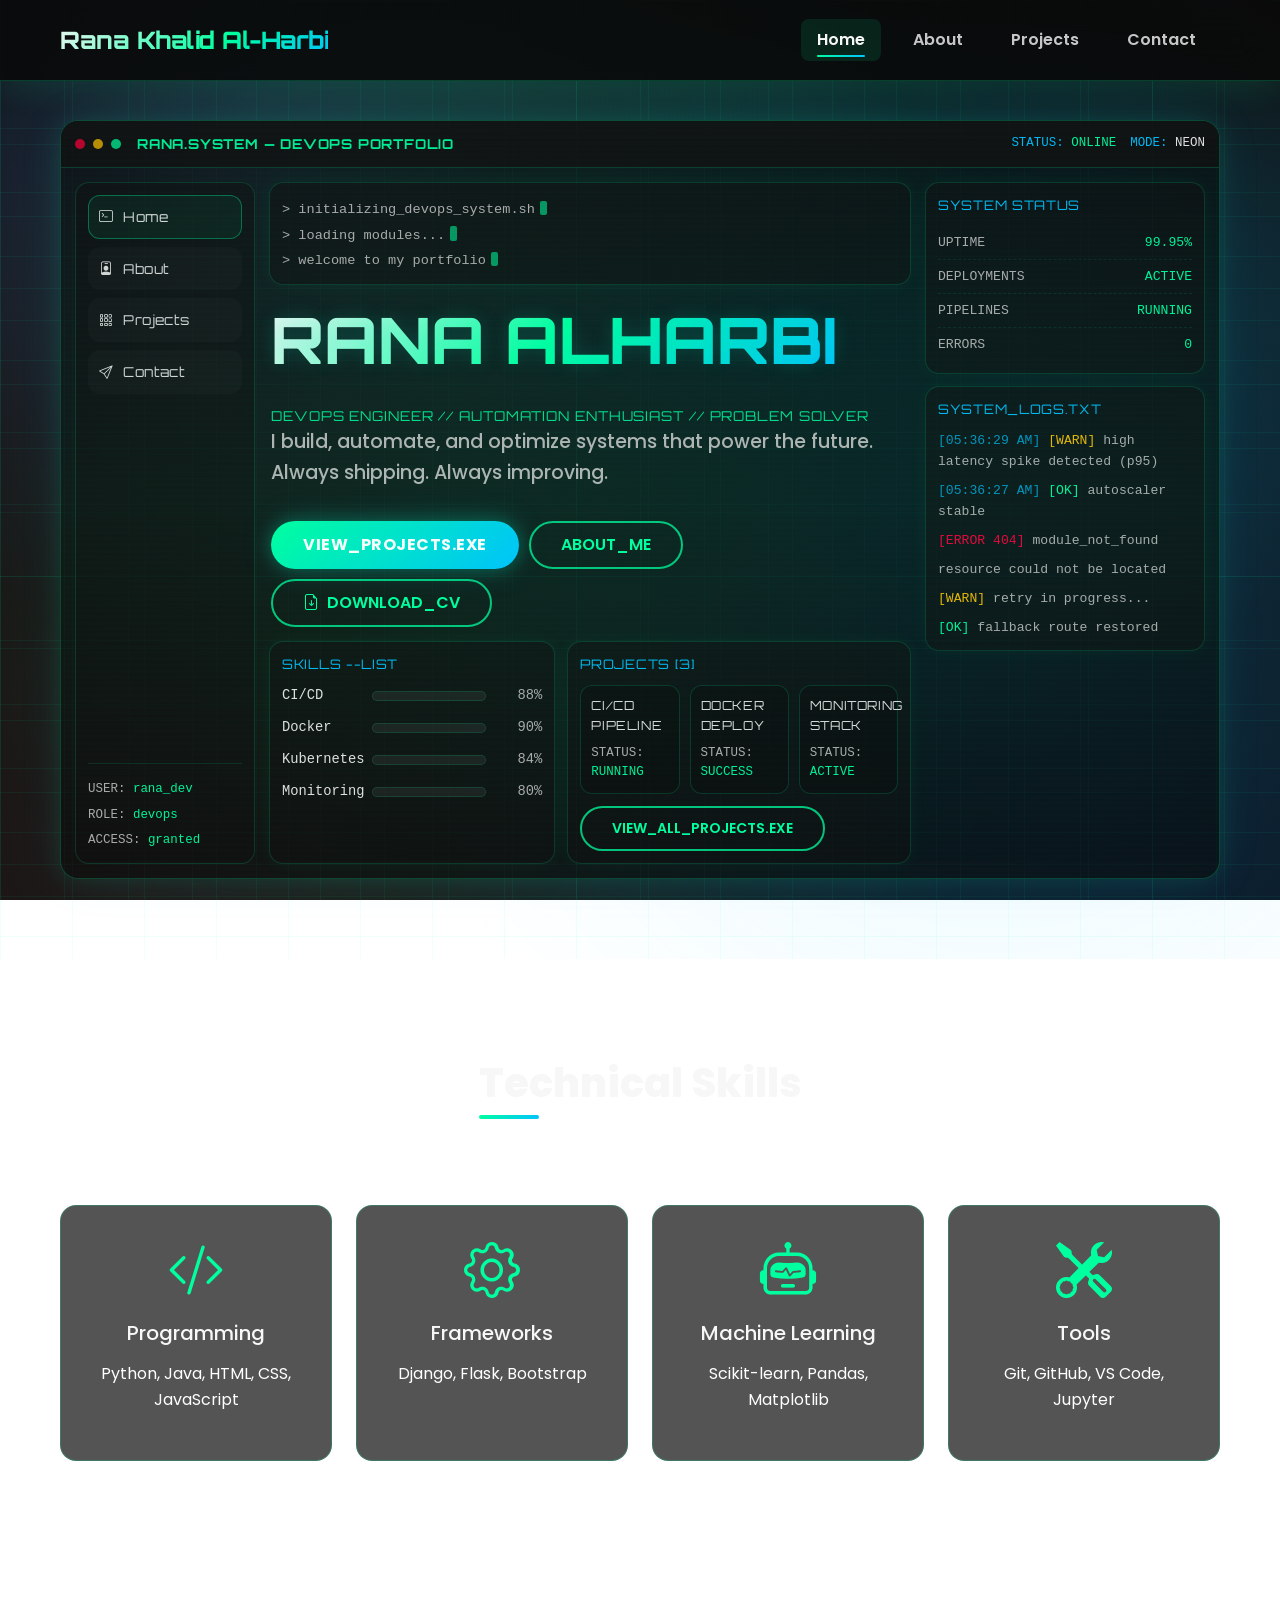
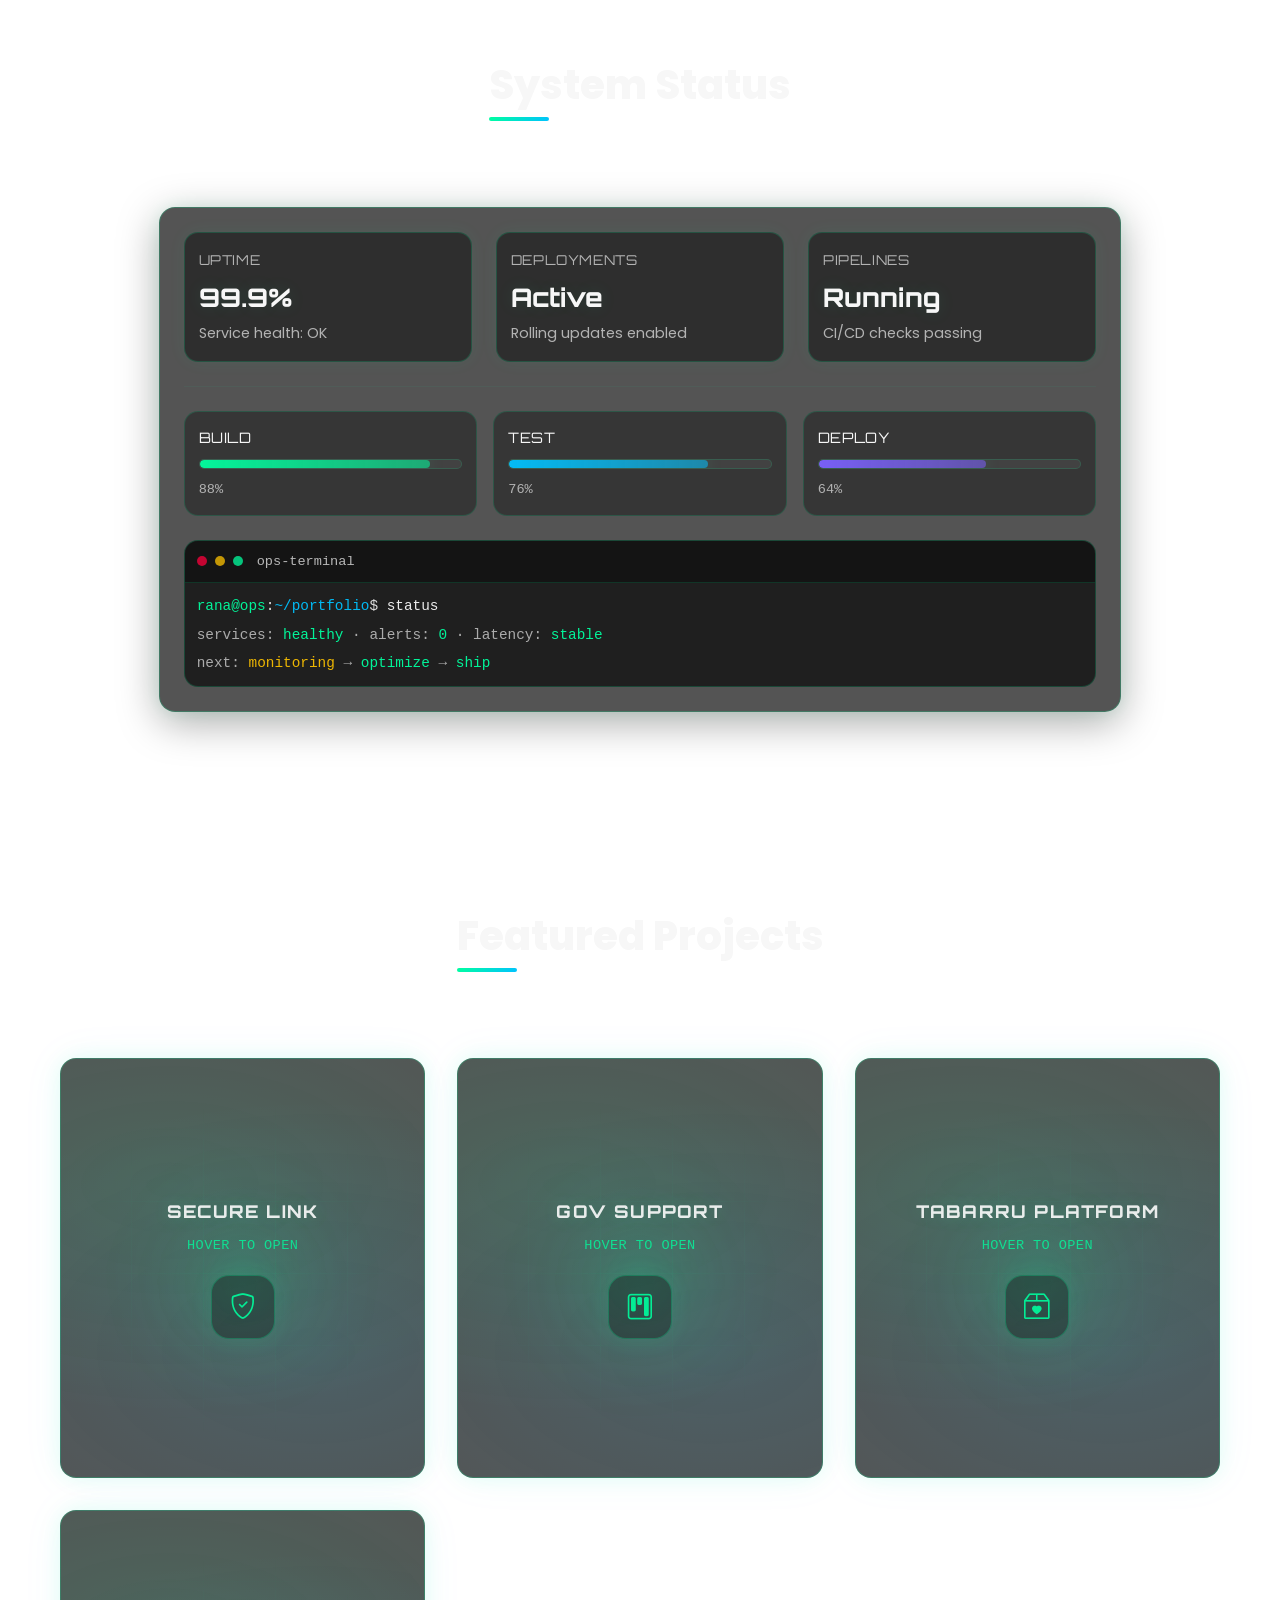
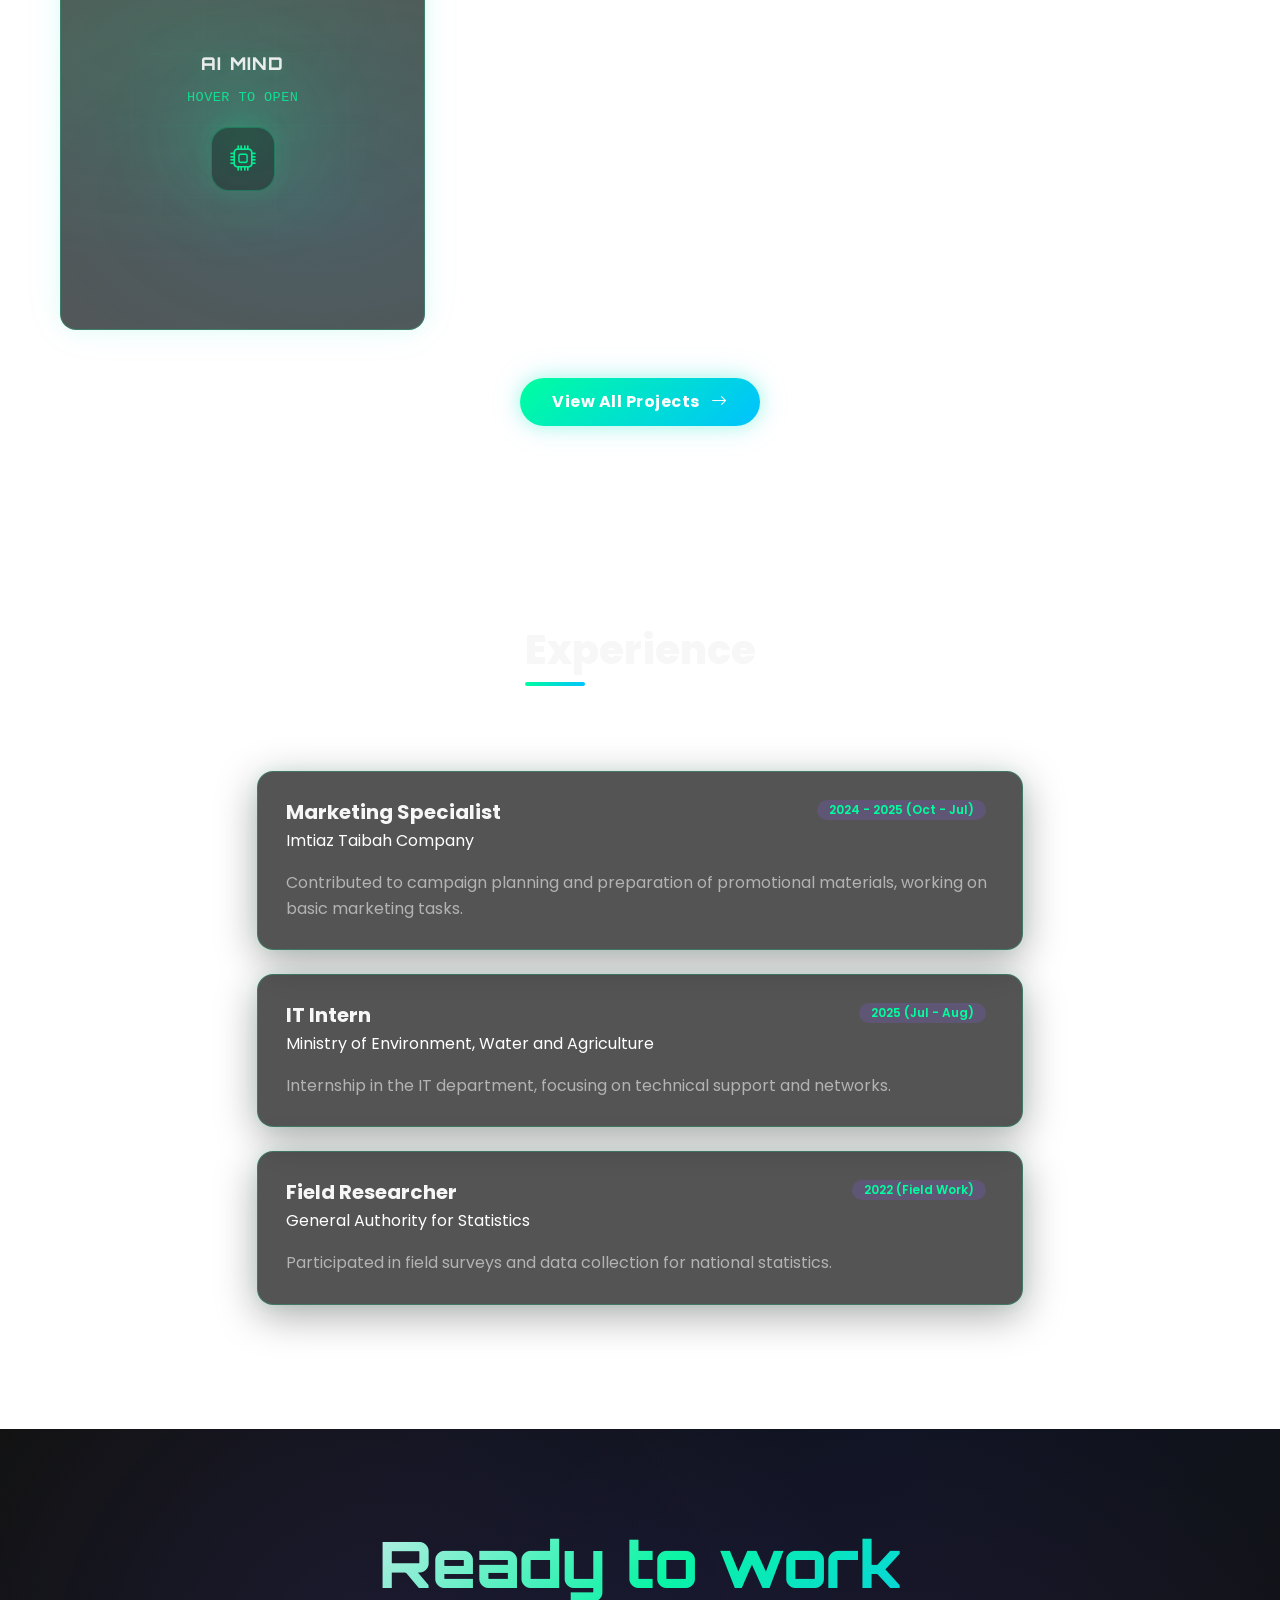
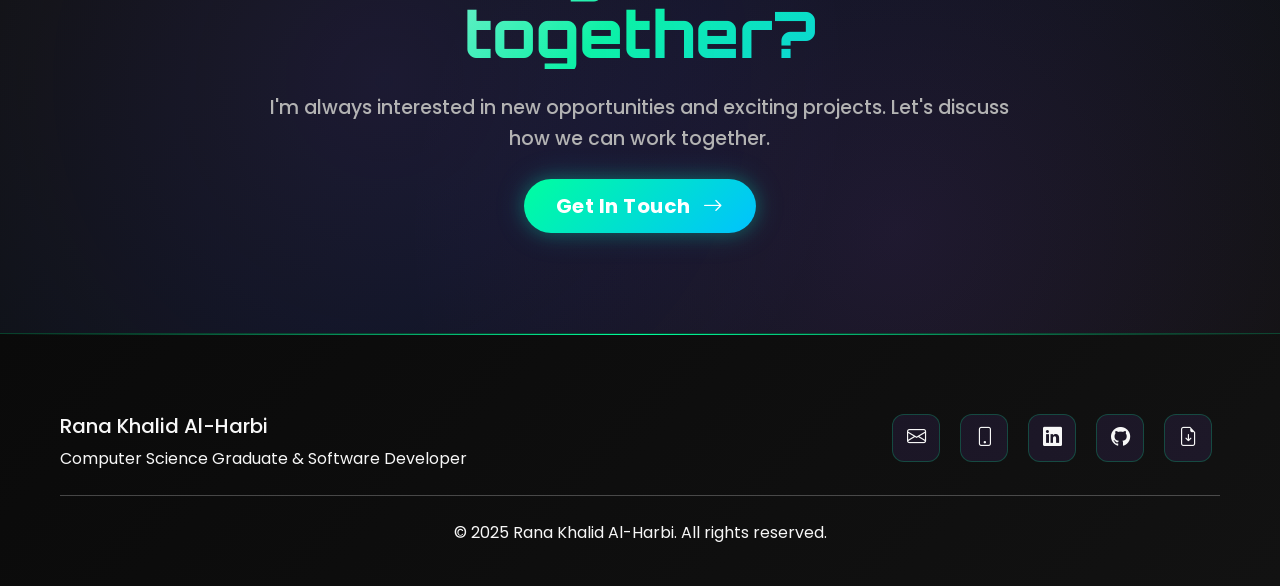
==== index.html @ b3203834 "Publish site from repo root Made-with: Cursor" ====
<!DOCTYPE html>
<html lang="en">
<head>
    <meta charset="UTF-8">
    <meta name="viewport" content="width=device-width, initial-scale=1.0">
    <title>Rana Khalid Al-Harbi - Portfolio</title>
    
    <!-- Bootstrap CSS -->
    <link href="https://cdn.jsdelivr.net/npm/bootstrap@5.3.0/dist/css/bootstrap.min.css" rel="stylesheet">
    <!-- Bootstrap Icons -->
    <link href="https://cdn.jsdelivr.net/npm/bootstrap-icons@1.10.0/font/bootstrap-icons.css" rel="stylesheet">
    <!-- Google Fonts -->
    <link href="https://fonts.googleapis.com/css2?family=Poppins:wght@300;400;500;600;700;800&display=swap" rel="stylesheet">
    
    <link rel="stylesheet" href="css/styles.css">
</head>
<body>
    <!-- Loading Screen -->
    <div id="loading-screen" class="loading-screen" aria-live="polite" aria-label="Initializing system">
        <div class="loading-card">
            <div class="loading-title">Initializing System<span class="loading-dots"></span></div>
            <div class="loading-subtitle">Loading modules, warming cache, syncing UI…</div>
            <div class="loading-bar">
                <div class="loading-bar-fill" id="loading-bar-fill"></div>
            </div>
            <div class="loading-hint">&gt; Press nothing. Just watch it boot.</div>
        </div>
    </div>

    <!-- Cursor Follower -->
    <div class="cursor-dot" id="cursor-dot" aria-hidden="true"></div>
    <!-- Language Switcher -->
   

    <!-- Navigation -->
    <nav class="navbar navbar-expand-lg">
        <div class="container">
            <a class="navbar-brand" href="index.html">
                Rana Khalid Al-Harbi
            </a>
            
            <button class="navbar-toggler" type="button" data-bs-toggle="collapse" data-bs-target="#navbarNav">
                <span class="navbar-toggler-icon"></span>
            </button>
            
            <div class="collapse navbar-collapse" id="navbarNav">
                <ul class="navbar-nav ms-auto">
                    <li class="nav-item">
                        <a class="nav-link active" href="index.html">Home</a>
                    </li>
                    <li class="nav-item">
                        <a class="nav-link" href="about.html">About</a>
                    </li>
                    <li class="nav-item">
                        <a class="nav-link" href="projects.html">Projects</a>
                    </li>
                    <li class="nav-item">
                        <a class="nav-link" href="contact.html">Contact</a>
                    </li>
                </ul>
            </div>
        </div>
    </nav>

    <!-- Main Content -->
    <main>
        <!-- Hero Section -->
        <section class="hero-section">
            <div class="container">
                <div class="hud-shell">
                    <div class="hud-topbar">
                        <div class="hud-topbar-left">
                            <span class="hud-dot hud-dot-red"></span>
                            <span class="hud-dot hud-dot-yellow"></span>
                            <span class="hud-dot hud-dot-green"></span>
                            <span class="hud-title">RANA.SYSTEM — DEVOPS PORTFOLIO</span>
                        </div>
                        <div class="hud-topbar-right">
                            <span class="hud-kv"><span class="hud-k">STATUS:</span> <span class="hud-v ok">ONLINE</span></span>
                            <span class="hud-kv"><span class="hud-k">MODE:</span> <span class="hud-v">NEON</span></span>
                        </div>
                    </div>

                    <div class="hud-grid">
                        <aside class="hud-sidebar">
                            <a class="hud-nav-item active" href="index.html"><i class="bi bi-terminal"></i> Home</a>
                            <a class="hud-nav-item" href="about.html"><i class="bi bi-person-badge"></i> About</a>
                            <a class="hud-nav-item" href="projects.html"><i class="bi bi-grid-3x3-gap"></i> Projects</a>
                            <a class="hud-nav-item" href="contact.html"><i class="bi bi-send"></i> Contact</a>
                            <div class="hud-sidebar-meta">
                                <div class="hud-small">USER: <span class="ok">rana_dev</span></div>
                                <div class="hud-small">ROLE: <span class="ok">devops</span></div>
                                <div class="hud-small">ACCESS: <span class="ok">granted</span></div>
                            </div>
                        </aside>

                        <section class="hud-main">
                            <div class="hud-panel hud-boot">
                                <div class="hud-mono hud-bootline" data-bootline="> initializing_devops_system.sh"></div>
                                <div class="hud-mono hud-bootline" data-bootline="> loading modules..."></div>
                                <div class="hud-mono hud-bootline" data-bootline="> welcome to my portfolio"></div>
                            </div>

                            <div class="hud-hero">
                                <h1 class="hero-title hero-title-typewriter" data-typewriter-text="RANA ALHARBI" aria-label="RANA ALHARBI"></h1>
                                <div class="hud-role">DEVOPS ENGINEER // AUTOMATION ENTHUSIAST // PROBLEM SOLVER</div>
                                <p class="hero-subtitle">I build, automate, and optimize systems that power the future. Always shipping. Always improving.</p>
                                <div class="hud-actions">
                                    <a href="projects.html" class="btn btn-primary">VIEW_PROJECTS.EXE</a>
                                    <a href="about.html" class="btn btn-outline-primary">ABOUT_ME</a>
                                    <a href="static/25�� رنا خالد الحربي.pdf�.pdf" download class="btn btn-outline-primary">
                                        <i class="bi bi-file-earmark-arrow-down me-2"></i>DOWNLOAD_CV
                                    </a>
                                </div>
                            </div>

                            <div class="hud-row">
                                <div class="hud-panel hud-skillpanel">
                                    <div class="hud-panel-title">SKILLS --LIST</div>
                                    <div class="hud-skill">
                                        <span>CI/CD</span>
                                        <span class="hud-bar"><span class="hud-bar-fill" style="width: 88%"></span></span>
                                        <span class="hud-pct">88%</span>
                                    </div>
                                    <div class="hud-skill">
                                        <span>Docker</span>
                                        <span class="hud-bar"><span class="hud-bar-fill" style="width: 90%"></span></span>
                                        <span class="hud-pct">90%</span>
                                    </div>
                                    <div class="hud-skill">
                                        <span>Kubernetes</span>
                                        <span class="hud-bar"><span class="hud-bar-fill" style="width: 84%"></span></span>
                                        <span class="hud-pct">84%</span>
                                    </div>
                                    <div class="hud-skill">
                                        <span>Monitoring</span>
                                        <span class="hud-bar"><span class="hud-bar-fill" style="width: 80%"></span></span>
                                        <span class="hud-pct">80%</span>
                                    </div>
                                </div>

                                <div class="hud-panel hud-projectpanel">
                                    <div class="hud-panel-title">PROJECTS [3]</div>
                                    <div class="hud-chipgrid">
                                        <div class="hud-chip">
                                            <div class="hud-chip-title">CI/CD PIPELINE</div>
                                            <div class="hud-chip-sub">STATUS: <span class="ok">RUNNING</span></div>
                                        </div>
                                        <div class="hud-chip">
                                            <div class="hud-chip-title">DOCKER DEPLOY</div>
                                            <div class="hud-chip-sub">STATUS: <span class="ok">SUCCESS</span></div>
                                        </div>
                                        <div class="hud-chip">
                                            <div class="hud-chip-title">MONITORING STACK</div>
                                            <div class="hud-chip-sub">STATUS: <span class="ok">ACTIVE</span></div>
                                        </div>
                                    </div>
                                    <div class="hud-chip-actions">
                                        <a href="projects.html" class="btn btn-outline-primary btn-sm">VIEW_ALL_PROJECTS.EXE</a>
                                    </div>
                                </div>
                            </div>
                        </section>

                        <aside class="hud-right">
                            <div class="hud-panel hud-status">
                                <div class="hud-panel-title">SYSTEM STATUS</div>
                                <div class="hud-kvline"><span>UPTIME</span><span class="ok" id="hud-uptime">99.9%</span></div>
                                <div class="hud-kvline"><span>DEPLOYMENTS</span><span class="ok" id="hud-deployments">ACTIVE</span></div>
                                <div class="hud-kvline"><span>PIPELINES</span><span class="ok" id="hud-pipelines">RUNNING</span></div>
                                <div class="hud-kvline"><span>ERRORS</span><span class="ok" id="hud-errors">0</span></div>
                            </div>

                            <div class="hud-panel hud-logs">
                                <div class="hud-panel-title">SYSTEM_LOGS.TXT</div>
                                <div id="hud-logs">
                                    <div class="hud-log"><span class="err">[ERROR 404]</span> module_not_found</div>
                                    <div class="hud-log">resource could not be located</div>
                                    <div class="hud-log"><span class="warn">[WARN]</span> retry in progress...</div>
                                    <div class="hud-log"><span class="ok">[OK]</span> fallback route restored</div>
                                </div>
                            </div>
                        </aside>
                    </div>
                </div>
            </div>
        </section>

        <!-- Skills Section -->
        <section class="section-padding">
            <div class="container">
                <div class="text-center mb-5">
                    <h2 class="section-title">Technical Skills</h2>
                    <p class="text-white">Technologies and tools I work with</p>
                </div>
                <div class="skills-grid">
                    <div class="skill-card">
                        <i class="bi bi-code-slash display-4"></i>
                        <h5 class="mt-3 mb-3">Programming</h5>
                        <p class="text-white">Python, Java, HTML, CSS, JavaScript</p>
                    </div>
                    <div class="skill-card">
                        <i class="bi bi-gear display-4"></i>
                        <h5 class="mt-3 mb-3">Frameworks</h5>
                        <p class="text-white">Django, Flask, Bootstrap</p>
                    </div>
                    <div class="skill-card">
                        <i class="bi bi-robot display-4"></i>
                        <h5 class="mt-3 mb-3">Machine Learning</h5>
                            <p class="text-white">Scikit-learn, Pandas, Matplotlib</p>
                    </div>
                    <div class="skill-card">
                        <i class="bi bi-tools display-4"></i>
                        <h5 class="mt-3 mb-3">Tools</h5>
                        <p class="text-white">Git, GitHub, VS Code, Jupyter</p>
                    </div>
                </div>
            </div>
        </section>

        <!-- System Status Panel -->
        <section class="section-padding">
            <div class="container">
                <div class="text-center mb-5">
                    <h2 class="section-title">System Status</h2>
                    <p class="text-white">A DevOps-style snapshot of what’s running</p>
                </div>

                <div class="row g-4 justify-content-center">
                    <div class="col-lg-10">
                        <div class="card p-4">
                            <div class="row g-4">
                                <div class="col-md-4">
                                    <div class="status-metric">
                                        <div class="status-label">Uptime</div>
                                        <div class="status-value">99.9%</div>
                                        <div class="status-sub">Service health: OK</div>
                                    </div>
                                </div>
                                <div class="col-md-4">
                                    <div class="status-metric">
                                        <div class="status-label">Deployments</div>
                                        <div class="status-value">Active</div>
                                        <div class="status-sub">Rolling updates enabled</div>
                                    </div>
                                </div>
                                <div class="col-md-4">
                                    <div class="status-metric">
                                        <div class="status-label">Pipelines</div>
                                        <div class="status-value">Running</div>
                                        <div class="status-sub">CI/CD checks passing</div>
                                    </div>
                                </div>
                            </div>

                            <hr class="my-4" style="border-color: rgba(0,255,159,0.18);">

                            <div class="row g-3">
                                <div class="col-md-4">
                                    <div class="progress-line">
                                        <div class="progress-title">Build</div>
                                        <div class="progress-track">
                                            <div class="progress-fill progress-fill-green" style="width: 88%"></div>
                                        </div>
                                        <div class="progress-meta">88%</div>
                                    </div>
                                </div>
                                <div class="col-md-4">
                                    <div class="progress-line">
                                        <div class="progress-title">Test</div>
                                        <div class="progress-track">
                                            <div class="progress-fill progress-fill-blue" style="width: 76%"></div>
                                        </div>
                                        <div class="progress-meta">76%</div>
                                    </div>
                                </div>
                                <div class="col-md-4">
                                    <div class="progress-line">
                                        <div class="progress-title">Deploy</div>
                                        <div class="progress-track">
                                            <div class="progress-fill progress-fill-purple" style="width: 64%"></div>
                                        </div>
                                        <div class="progress-meta">64%</div>
                                    </div>
                                </div>
                            </div>

                            <div class="terminal-mini mt-4">
                                <div class="terminal-header">
                                    <span class="dot dot-red"></span>
                                    <span class="dot dot-yellow"></span>
                                    <span class="dot dot-green"></span>
                                    <span class="terminal-title">ops-terminal</span>
                                </div>
                                <div class="terminal-body">
                                    <div><span class="t-prompt">rana@ops</span>:<span class="t-path">~/portfolio</span>$ <span class="t-cmd">status</span></div>
                                    <div class="t-out">services: <span class="t-ok">healthy</span> · alerts: <span class="t-ok">0</span> · latency: <span class="t-ok">stable</span></div>
                                    <div class="t-out">next: <span class="t-warn">monitoring</span> → <span class="t-ok">optimize</span> → <span class="t-ok">ship</span></div>
                                </div>
                            </div>
                        </div>
                    </div>
                </div>
            </div>
        </section>

        <!-- Featured Projects Section -->
        <section class="section-padding">
            <div class="container">
                <div class="text-center mb-5">
                    <h2 class="section-title">Featured Projects</h2>
                    <p class="text-white">Some of my recent work</p>
                </div>
                <div class="projects-grid">
                    <div class="flip-card" tabindex="0" role="button" aria-label="Open project: Secure Link" data-href="projects.html#project-secure-link">
                        <div class="flip-inner">
                            <div class="flip-front">
                                <div class="flip-front-title">SECURE LINK</div>
                                <div class="flip-front-sub">HOVER TO OPEN</div>
                                <div class="flip-front-icon"><i class="bi bi-shield-check"></i></div>
                            </div>
                            <div class="flip-back">
                                <div class="project-card project-card-back">
                                    <div id="securelink-featured-carousel" class="carousel slide carousel-fade featured-project-carousel" data-bs-ride="carousel" data-bs-interval="3800" data-bs-wrap="true" data-bs-pause="false">
                                        <div class="carousel-inner">
                                            <div class="carousel-item active">
                                                <img src="images/WhatsAppImage2025-09-26at4.13.44PM.jpeg" class="d-block w-100" alt="Secure Link — interface" style="height: 240px; object-fit: cover;">
                                            </div>
                                            <div class="carousel-item">
                                                <img src="images/WhatsAppImage2025-09-26at4.13.50PM.jpeg" class="d-block w-100" alt="Secure Link — URL analysis" style="height: 240px; object-fit: cover;">
                                            </div>
                                        </div>
                                    </div>
                                    <div class="project-meta">
                                        <h5 class="project-title">Secure Link</h5>
                                        <p class="project-desc">A machine learning-powered website for detecting phishing links with 96.6% accuracy using Random Forest and SVM algorithms.</p>
                                        <div class="mb-3">
                                            <span class="badge bg-primary">Python</span>
                                            <span class="badge bg-secondary">Django</span>
                                            <span class="badge bg-info">ML</span>
                                        </div>
                                        <a href="projects.html#project-secure-link" class="btn btn-sm btn-outline-primary">Learn More <i class="bi bi-arrow-right ms-1"></i></a>
                                    </div>
                                </div>
                            </div>
                        </div>
                    </div>

                    <div class="flip-card" tabindex="0" role="button" aria-label="Open project: Government Support System" data-href="projects.html#project-government">
                        <div class="flip-inner">
                            <div class="flip-front">
                                <div class="flip-front-title">GOV SUPPORT</div>
                                <div class="flip-front-sub">HOVER TO OPEN</div>
                                <div class="flip-front-icon"><i class="bi bi-kanban"></i></div>
                            </div>
                            <div class="flip-back">
                                <div class="project-card project-card-back">
                                    <div id="government-featured-carousel" class="carousel slide carousel-fade featured-project-carousel" data-bs-ride="carousel" data-bs-interval="4000" data-bs-wrap="true" data-bs-pause="false">
                                        <div class="carousel-inner">
                                            <div class="carousel-item active">
                                                <img src="images/gov-support-login.png" class="d-block w-100" alt="Government Support System — login screen" style="height: 240px; object-fit: cover; object-position: top;">
                                            </div>
                                            <div class="carousel-item">
                                                <img src="images/gov-support-employee-request.png" class="d-block w-100" alt="Government Support System — employee request screen" style="height: 240px; object-fit: cover; object-position: top;">
                                            </div>
                                            <div class="carousel-item">
                                                <img src="images/gov-support-technician-board.png" class="d-block w-100" alt="Government Support System — technician board" style="height: 240px; object-fit: cover; object-position: top;">
                                            </div>
                                            <div class="carousel-item">
                                                <img src="images/gov-support-supervisor-board.png" class="d-block w-100" alt="Government Support System — supervisor board" style="height: 240px; object-fit: cover; object-position: top;">
                                            </div>
                                        </div>
                                    </div>
                                    <div class="project-meta">
                                        <h5 class="project-title">Government Support System</h5>
                                        <p class="project-desc">A responsive technical support web app with role-based navigation (Admin/Technician/Employee), inline alerts, loading states, and in-page messaging.</p>
                                        <div class="mb-3">
                                            <span class="badge bg-primary">Node.js</span>
                                            <span class="badge bg-secondary">Express</span>
                                            <span class="badge bg-info">REST API</span>
                                        </div>
                                        <a href="projects.html#project-government" class="btn btn-sm btn-outline-primary">Learn More <i class="bi bi-arrow-right ms-1"></i></a>
                                    </div>
                                </div>
                            </div>
                        </div>
                    </div>

                    <div class="flip-card" tabindex="0" role="button" aria-label="Open project: Tabarru wa Irtaqi Platform" data-href="projects.html#project-tabarru">
                        <div class="flip-inner">
                            <div class="flip-front">
                                <div class="flip-front-title">TABARRU PLATFORM</div>
                                <div class="flip-front-sub">HOVER TO OPEN</div>
                                <div class="flip-front-icon"><i class="bi bi-box2-heart"></i></div>
                            </div>
                            <div class="flip-back">
                                <div class="project-card project-card-back">
                                    <div id="tabarru-featured-carousel" class="carousel slide carousel-fade featured-project-carousel" data-bs-ride="carousel" data-bs-interval="4000" data-bs-wrap="true" data-bs-pause="false">
                                        <div class="carousel-inner">
                                            <div class="carousel-item active">
                                                <img src="images/tabarru-admin-dashboard.png" class="d-block w-100" alt="Tabarru — admin" style="height: 240px; object-fit: cover; object-position: top;">
                                            </div>
                                            <div class="carousel-item">
                                                <img src="images/tabarru-donor-items.png" class="d-block w-100" alt="Tabarru — donor items" style="height: 240px; object-fit: cover; object-position: top;">
                                            </div>
                                            <div class="carousel-item">
                                                <img src="images/tabarru-charity-dashboard.png" class="d-block w-100" alt="Tabarru — charity view" style="height: 240px; object-fit: cover; object-position: top;">
                                            </div>
                                        </div>
                                    </div>
                                    <div class="project-meta">
                                        <h5 class="project-title">Tabarru' wa Irtaqi Platform</h5>
                                        <p class="project-desc">منصة تبرع وارتق — a full-stack web app for donating clothes and furniture: donors, charities, beneficiaries, admin tools, filtering, and request workflows (academic project, MCOT).</p>
                                        <div class="mb-3">
                                            <span class="badge bg-primary">PHP</span>
                                            <span class="badge bg-secondary">MySQL</span>
                                            <span class="badge bg-success">Bootstrap</span>
                                        </div>
                                        <a href="projects.html#project-tabarru" class="btn btn-sm btn-outline-primary">Learn More <i class="bi bi-arrow-right ms-1"></i></a>
                                    </div>
                                </div>
                            </div>
                        </div>
                    </div>

                    <div class="flip-card" tabindex="0" role="button" aria-label="Open project: AI mind" data-href="projects.html#project-aimind">
                        <div class="flip-inner">
                            <div class="flip-front">
                                <div class="flip-front-title">AI MIND</div>
                                <div class="flip-front-sub">HOVER TO OPEN</div>
                                <div class="flip-front-icon"><i class="bi bi-cpu"></i></div>
                            </div>
                            <div class="flip-back">
                                <div class="project-card project-card-back">
                                    <div id="aimind-featured-carousel" class="carousel slide carousel-fade featured-project-carousel" data-bs-ride="carousel" data-bs-interval="3600" data-bs-wrap="true" data-bs-pause="false">
                                        <div class="carousel-inner">
                                            <div class="carousel-item active">
                                                <img src="images/aimind-dashboard.png" class="d-block w-100" alt="AI mind — home" style="height: 240px; object-fit: cover; object-position: top;">
                                            </div>
                                            <div class="carousel-item">
                                                <img src="images/aimind-chat.png" class="d-block w-100" alt="AI mind — chat" style="height: 240px; object-fit: cover; object-position: top;">
                                            </div>
                                        </div>
                                    </div>
                                    <div class="project-meta">
                                        <h5 class="project-title">AI mind</h5>
                                        <p class="project-desc">Agentic RAG web assistant: LangGraph agent with Pinecone knowledge search and web lookup (Vue 3 + Express), optional LangSmith tracing.</p>
                                        <div class="mb-3">
                                            <span class="badge bg-primary">Vue 3</span>
                                            <span class="badge bg-secondary">LangGraph</span>
                                            <span class="badge bg-info">Pinecone</span>
                                        </div>
                                        <a href="projects.html#project-aimind" class="btn btn-sm btn-outline-primary">Learn More <i class="bi bi-arrow-right ms-1"></i></a>
                                    </div>
                                </div>
                            </div>
                        </div>
                    </div>
                </div>
                <div class="text-center mt-5">
                    <a href="projects.html" class="btn btn-primary">View All Projects <i class="bi bi-arrow-right ms-2"></i></a>
                </div>
            </div>
        </section>

        <!-- Experience Section -->
        <section class="section-padding">
            <div class="container">
                <div class="text-center mb-5">
                    <h2 class="section-title">Experience</h2>
                    <p class="text-white">My professional journey</p>
                </div>
                <div class="row justify-content-center">
                    <div class="col-lg-8">
                        <div class="card mb-4">
                            <div class="card-body">
                                <div class="d-flex justify-content-between align-items-start mb-3">
                                    <div>
                                        <h5 class="card-title mb-1">Marketing Specialist</h5>
                                        <p class="text-white mb-0">Imtiaz Taibah Company</p>
                                    </div>
                                    <span class="badge bg-secondary">2024 - 2025 (Oct - Jul)</span>
                                </div>
                                <p class="card-text">Contributed to campaign planning and preparation of promotional materials, working on basic marketing tasks.</p>
                            </div>
                        </div>
                        <div class="card mb-4">
                            <div class="card-body">
                                <div class="d-flex justify-content-between align-items-start mb-3">
                                    <div>
                                        <h5 class="card-title mb-1">IT Intern</h5>
                                        <p class="text-white mb-0">Ministry of Environment, Water and Agriculture</p>
                                    </div>
                                    <span class="badge bg-secondary">2025 (Jul - Aug)</span>
                                </div>
                                <p class="card-text">Internship in the IT department, focusing on technical support and networks.</p>
                            </div>
                        </div>
                        <div class="card mb-4">
                            <div class="card-body">
                                <div class="d-flex justify-content-between align-items-start mb-3">
                                    <div>
                                        <h5 class="card-title mb-1">Field Researcher</h5>
                                        <p class="text-white mb-0">General Authority for Statistics</p>
                                    </div>
                                    <span class="badge bg-secondary">2022 (Field Work)</span>
                                </div>
                                <p class="card-text">Participated in field surveys and data collection for national statistics.</p>
                            </div>
                        </div>
                    </div>
                </div>
            </div>
        </section>

        <!-- CTA Section -->
        <section class="cta-hero section-padding text-center">
            <div class="container">
                <div class="row justify-content-center">
                    <div class="col-lg-8">
                        <h2 class="hero-title mb-4">Ready to work together?</h2>
                        <p class="hero-subtitle mb-4">I'm always interested in new opportunities and exciting projects. Let's discuss how we can work together.</p>
                        <a href="contact.html" class="btn btn-primary btn-lg">Get In Touch <i class="bi bi-arrow-right ms-2"></i></a>
                    </div>
                </div>
            </div>
        </section>
    </main>

    <!-- Footer -->
    <footer class="footer">
        <div class="container">
            <div class="row">
                <div class="col-md-6">
                    <h5>Rana Khalid Al-Harbi</h5>
                    <p class="mb-0">Computer Science Graduate & Software Developer</p>
                </div>
                <div class="col-md-6 text-end">
                    <div class="social-links">
                        <a href="mailto:lvrcil7@gmail.com" aria-label="Email"><i class="bi bi-envelope"></i></a>
                        <a href="tel:+966558413188" aria-label="Phone"><i class="bi bi-phone"></i></a>
                        <a href="https://www.linkedin.com/in/rana-alharbi-640079238" target="_blank" rel="noopener noreferrer" aria-label="LinkedIn"><i class="bi bi-linkedin"></i></a>
                        <a href="#" aria-label="GitHub"><i class="bi bi-github"></i></a>
                        <a href="static/25�� رنا خالد الحربي.pdf�.pdf" download target="_blank" rel="noopener noreferrer" title="Download CV" aria-label="Download CV">
                            <i class="bi bi-file-earmark-arrow-down"></i>
                        </a>
                    </div>
                </div>
            </div>
            <hr class="my-4">
            <div class="row">
                <div class="col-12 text-center">
                    <p class="mb-0">&copy; 2025 Rana Khalid Al-Harbi. All rights reserved.</p>
                </div>
            </div>
        </div>
    </footer>

    <!-- Bootstrap JS -->
    <script src="https://cdn.jsdelivr.net/npm/bootstrap@5.3.0/dist/js/bootstrap.bundle.min.js"></script>
    
    <!-- Custom JavaScript for animations -->
    <script>
        // Add smooth scrolling and fade-in animations
        document.addEventListener('DOMContentLoaded', function() {
            // Smooth scrolling for anchor links
            document.querySelectorAll('a[href^="#"]').forEach(anchor => {
                anchor.addEventListener('click', function (e) {
                    e.preventDefault();
                    document.querySelector(this.getAttribute('href')).scrollIntoView({
                        behavior: 'smooth'
                    });
                });
            });

            // Add fade-in animation to elements when they come into view
            const observerOptions = {
                threshold: 0.1,
                rootMargin: '0px 0px -50px 0px'
            };

            const observer = new IntersectionObserver(function(entries) {
                entries.forEach(entry => {
                    if (entry.isIntersecting) {
                        entry.target.classList.add('fade-in-up');
                    }
                });
            }, observerOptions);

            // Observe elements for animation
            document.querySelectorAll('.skill-card, .project-card, .card').forEach(el => {
                observer.observe(el);
            });

            // Ensure Government Support carousel always starts on Login slide
            const resetGovCarouselToLogin = () => {
                const gov = document.getElementById('government-featured-carousel');
                if (gov && typeof bootstrap !== 'undefined') {
                    const inst = bootstrap.Carousel.getOrCreateInstance(gov);
                    inst.to(0);
                    inst.cycle();
                }
            };
            resetGovCarouselToLogin();
            window.addEventListener('pageshow', resetGovCarouselToLogin);

            // Cursor follower (desktop only)
            const cursorDot = document.getElementById('cursor-dot');
            const prefersReduced = window.matchMedia && window.matchMedia('(prefers-reduced-motion: reduce)').matches;
            if (cursorDot && !prefersReduced) {
                let rafId = null;
                let x = 0, y = 0;
                window.addEventListener('mousemove', (e) => {
                    x = e.clientX;
                    y = e.clientY;
                    if (rafId) return;
                    rafId = window.requestAnimationFrame(() => {
                        cursorDot.style.transform = `translate(${x}px, ${y}px)`;
                        rafId = null;
                    });
                });
            } else if (cursorDot) {
                cursorDot.style.display = 'none';
            }

            // Hero title typewriter (runs on first load)
            const titleEls = document.querySelectorAll('.hero-title-typewriter');
            titleEls.forEach((titleEl) => {
                const reducedMotion = window.matchMedia && window.matchMedia('(prefers-reduced-motion: reduce)').matches;
                const raw = titleEl.getAttribute('data-typewriter-text') || '';

                if (reducedMotion || !raw) {
                    titleEl.innerHTML = raw.replace(/\n/g, '<br>');
                } else {
                    titleEl.innerHTML = '';
                    const caret = document.createElement('span');
                    caret.className = 'typewriter-caret';
                    caret.setAttribute('aria-hidden', 'true');
                    titleEl.appendChild(caret);

                    const chars = raw.split('');
                    let i = 0;
                    const speedMs = 55;

                    const tick = () => {
                        if (i >= chars.length) {
                            caret.remove();
                            return;
                        }
                        const ch = chars[i++];
                        if (ch === '\n') {
                            caret.insertAdjacentHTML('beforebegin', '<br>');
                        } else {
                            caret.insertAdjacentText('beforebegin', ch);
                        }
                        window.setTimeout(tick, speedMs);
                    };

                    window.setTimeout(tick, 250);
                }
            });

            // Glitch pulse on hero title
            if (titleEls.length && !prefersReduced) {
                const pulse = () => {
                    titleEls.forEach((el) => el.classList.add('glitching'));
                    window.setTimeout(() => titleEls.forEach((el) => el.classList.remove('glitching')), 650);
                    const next = 1800 + Math.random() * 2200;
                    window.setTimeout(pulse, next);
                };
                window.setTimeout(pulse, 900);
            }

            // Boot lines typing (HUD)
            const bootLines = Array.from(document.querySelectorAll('.hud-bootline[data-bootline]'));
            if (bootLines.length) {
                const typeLine = (el, text, startDelay) => {
                    if (prefersReduced) {
                        el.textContent = text;
                        return;
                    }
                    el.textContent = '';
                    let i = 0;
                    const tick = () => {
                        if (i >= text.length) return;
                        el.textContent += text[i++];
                        window.setTimeout(tick, 18 + Math.random() * 18);
                    };
                    window.setTimeout(tick, startDelay);
                };
                bootLines.forEach((el, idx) => typeLine(el, el.getAttribute('data-bootline') || '', 200 + idx * 220));
            }

            // Live-ish status numbers + logs (HUD)
            const uptimeEl = document.getElementById('hud-uptime');
            const pipelinesEl = document.getElementById('hud-pipelines');
            const errorsEl = document.getElementById('hud-errors');
            const logsEl = document.getElementById('hud-logs');
            if (!prefersReduced && (uptimeEl || pipelinesEl || errorsEl || logsEl)) {
                let uptime = 99.9;
                let errors = 0;
                const pipelineStates = ['RUNNING', 'ACTIVE', 'OK'];
                const logPool = [
                    ['ok', '[OK] cache warmed'],
                    ['ok', '[OK] metrics stream connected'],
                    ['warn', '[WARN] high latency spike detected (p95)'],
                    ['ok', '[OK] autoscaler stable'],
                    ['err', '[ERROR 500] transient_server_error'],
                    ['warn', '[WARN] retrying request...'],
                    ['ok', '[OK] rollback not required'],
                ];

                window.setInterval(() => {
                    uptime = Math.min(99.99, Math.max(98.8, uptime + (Math.random() - 0.45) * 0.06));
                    if (uptimeEl) uptimeEl.textContent = `${uptime.toFixed(2)}%`;

                    if (pipelinesEl) pipelinesEl.textContent = pipelineStates[Math.floor(Math.random() * pipelineStates.length)];

                    // Rare error blip
                    if (Math.random() < 0.08) errors = Math.min(2, errors + 1);
                    else if (Math.random() < 0.35) errors = Math.max(0, errors - 1);
                    if (errorsEl) errorsEl.textContent = String(errors);

                    if (logsEl) {
                        const [kind, msg] = logPool[Math.floor(Math.random() * logPool.length)];
                        const line = document.createElement('div');
                        line.className = 'hud-log';
                        const stamp = new Date().toLocaleTimeString([], { hour: '2-digit', minute: '2-digit', second: '2-digit' });
                        const tag = kind === 'ok' ? '<span class="ok">[OK]</span>' : kind === 'warn' ? '<span class="warn">[WARN]</span>' : '<span class="err">[ERROR]</span>';
                        line.innerHTML = `<span class="hud-ts">[${stamp}]</span> ${tag} ${msg.replace(/^\[[A-Z0-9 ]+\]\s*/,'')}`;
                        logsEl.prepend(line);
                        // keep last 6
                        while (logsEl.children.length > 6) logsEl.removeChild(logsEl.lastElementChild);
                    }
                }, 1800);
            }

            // Subtle parallax tilt for HUD shell
            const hudShell = document.querySelector('.hud-shell');
            if (hudShell && !prefersReduced) {
                let raf = null;
                let mx = 0, my = 0;
                hudShell.addEventListener('mousemove', (e) => {
                    const r = hudShell.getBoundingClientRect();
                    mx = (e.clientX - r.left) / r.width - 0.5;
                    my = (e.clientY - r.top) / r.height - 0.5;
                    if (raf) return;
                    raf = window.requestAnimationFrame(() => {
                        hudShell.style.transform = `perspective(900px) rotateX(${(-my * 3).toFixed(2)}deg) rotateY(${(mx * 4).toFixed(2)}deg)`;
                        raf = null;
                    });
                });
                hudShell.addEventListener('mouseleave', () => {
                    hudShell.style.transform = '';
                });
            }

            // Loading screen
            const loading = document.getElementById('loading-screen');
            const bar = document.getElementById('loading-bar-fill');
            if (loading && bar && !prefersReduced) {
                let p = 0;
                const step = () => {
                    p = Math.min(100, p + (3 + Math.random() * 10));
                    bar.style.width = `${p}%`;
                    if (p >= 100) {
                        loading.classList.add('is-done');
                        window.setTimeout(() => loading.remove(), 450);
                        return;
                    }
                    window.setTimeout(step, 120 + Math.random() * 180);
                };
                window.setTimeout(step, 180);
            } else if (loading) {
                loading.remove();
            }

            // Flip cards: click anywhere to open the project section
            const flipCards = Array.from(document.querySelectorAll('.flip-card[data-href]'));
            flipCards.forEach((card) => {
                card.addEventListener('click', (e) => {
                    const link = e.target.closest('a');
                    if (link) return;
                    const href = card.getAttribute('data-href');
                    if (href) window.location.href = href;
                });
                card.addEventListener('keydown', (e) => {
                    if (e.key === 'Enter' || e.key === ' ') {
                        e.preventDefault();
                        const href = card.getAttribute('data-href');
                        if (href) window.location.href = href;
                    }
                });
            });
        });
    </script>
</body>
</html>
---- css/styles.css ----
/* Typography */
@import url("https://fonts.googleapis.com/css2?family=Orbitron:wght@500;600;700;800&family=Poppins:wght@300;400;500;600;700;800&display=swap");

/* Main theme variables and base styles */
:root {
    /* Cyber / DevOps / Neon */
    --primary-bg: #0A0A0A;
    --secondary-bg: #121212;
    --tertiary-bg: #0E1320;

    --accent-color: #00FF9F; /* neon green */
    --accent-secondary: #00C2FF; /* technical blue */
    --accent-purple: #7B61FF;
    --danger: #FF003C; /* neon red */

    --text-light: #F7F7F7;
    --text-white: #B3B3B3;

    --card-bg: rgba(18, 18, 18, 0.72);
    --border-color: rgba(0, 255, 159, 0.22);
    --shadow-color: rgba(0, 255, 159, 0.24);

    --font-title: "Orbitron", system-ui, -apple-system, Segoe UI, Roboto, Arial, sans-serif;
    --font-body: "Poppins", system-ui, -apple-system, Segoe UI, Roboto, Arial, sans-serif;
    --radius: 16px;
    --container-width: 1200px;
    --max-content-width: 1100px;
}

* {
    box-sizing: border-box;
}

body {
    font-family: var(--font-body);
    font-size: 16px;
    color: var(--text-light);
    background: radial-gradient(1200px 800px at 20% 20%, rgba(123, 97, 255, 0.18) 0%, transparent 55%),
                radial-gradient(1000px 700px at 80% 30%, rgba(0, 194, 255, 0.14) 0%, transparent 55%),
                radial-gradient(1100px 800px at 30% 85%, rgba(0, 255, 159, 0.12) 0%, transparent 55%),
                linear-gradient(135deg, var(--primary-bg) 0%, var(--secondary-bg) 60%, var(--tertiary-bg) 100%);
    background-attachment: fixed;
    min-height: 100vh;
    line-height: 1.6;
    -webkit-font-smoothing: antialiased;
    -moz-osx-font-smoothing: grayscale;
    overflow-x: hidden;
}

/* Animated background particles */
body::before {
    content: '';
    position: fixed;
    top: 0;
    left: 0;
    width: 100%;
    height: 100%;
    background:
        /* subtle grid */
        linear-gradient(to right, rgba(0, 255, 159, 0.06) 1px, transparent 1px),
        linear-gradient(to bottom, rgba(0, 255, 159, 0.06) 1px, transparent 1px),
        radial-gradient(circle at 40% 30%, rgba(0, 255, 159, 0.10) 0%, transparent 55%),
        radial-gradient(circle at 75% 70%, rgba(0, 194, 255, 0.10) 0%, transparent 55%),
        radial-gradient(circle at 15% 85%, rgba(255, 0, 60, 0.08) 0%, transparent 55%);
    background-size: 64px 64px, 64px 64px, auto, auto, auto;
    pointer-events: none;
    z-index: -1;
}

/* Loading screen */
.loading-screen {
    position: fixed;
    inset: 0;
    background: radial-gradient(800px 500px at 30% 20%, rgba(0, 255, 159, 0.12) 0%, transparent 55%),
                radial-gradient(900px 600px at 70% 80%, rgba(0, 194, 255, 0.10) 0%, transparent 55%),
                rgba(10, 10, 10, 0.96);
    backdrop-filter: blur(12px);
    z-index: 2000;
    display: grid;
    place-items: center;
    padding: 24px;
    transition: opacity 0.35s ease, transform 0.35s ease;
}

.loading-screen.is-done {
    opacity: 0;
    transform: translateY(-8px);
}

.loading-card {
    width: min(560px, 92vw);
    border: 1px solid rgba(0, 255, 159, 0.25);
    background: rgba(18, 18, 18, 0.70);
    border-radius: 18px;
    padding: 22px 22px 18px;
    box-shadow: 0 0 26px rgba(0, 255, 159, 0.10), 0 0 40px rgba(0, 194, 255, 0.08);
}

.loading-title {
    font-family: var(--font-title);
    font-weight: 800;
    letter-spacing: 0.6px;
    color: var(--text-light);
    font-size: 1.2rem;
}

.loading-dots::after {
    content: '';
    display: inline-block;
    width: 1.2em;
    text-align: left;
    animation: loadingDots 1.2s steps(4, end) infinite;
}

@keyframes loadingDots {
    0% { content: ''; }
    25% { content: '.'; }
    50% { content: '..'; }
    75% { content: '...'; }
    100% { content: ''; }
}

.loading-subtitle {
    margin-top: 6px;
    color: var(--text-white);
    font-size: 0.95rem;
}

.loading-bar {
    margin-top: 14px;
    height: 10px;
    border-radius: 999px;
    background: rgba(255, 255, 255, 0.06);
    overflow: hidden;
    border: 1px solid rgba(0, 255, 159, 0.18);
}

.loading-bar-fill {
    height: 100%;
    width: 0%;
    background: linear-gradient(90deg, rgba(0, 255, 159, 0.95), rgba(0, 194, 255, 0.95));
    box-shadow: 0 0 18px rgba(0, 255, 159, 0.25);
    transition: width 0.18s ease;
}

.loading-hint {
    margin-top: 12px;
    color: rgba(0, 255, 159, 0.75);
    font-family: ui-monospace, SFMono-Regular, Menlo, Monaco, Consolas, "Liberation Mono", "Courier New", monospace;
    font-size: 0.85rem;
}

/* Cursor follower */
.cursor-dot {
    position: fixed;
    left: 0;
    top: 0;
    width: 16px;
    height: 16px;
    border-radius: 999px;
    pointer-events: none;
    z-index: 1500;
    transform: translate(-100px, -100px);
    background: rgba(0, 255, 159, 0.10);
    border: 1px solid rgba(0, 255, 159, 0.65);
    box-shadow: 0 0 18px rgba(0, 255, 159, 0.25), 0 0 34px rgba(0, 194, 255, 0.18);
    mix-blend-mode: screen;
}

/* System Status panel */
.status-metric {
    border: 1px solid rgba(0, 255, 159, 0.18);
    border-radius: 14px;
    background: rgba(18, 18, 18, 0.55);
    padding: 16px 14px;
    box-shadow: 0 0 18px rgba(0, 255, 159, 0.06);
}

.status-label {
    color: var(--text-white);
    font-family: var(--font-title);
    font-size: 0.85rem;
    letter-spacing: 0.6px;
    text-transform: uppercase;
}

.status-value {
    margin-top: 6px;
    font-family: var(--font-title);
    font-size: 1.6rem;
    font-weight: 800;
    color: var(--text-light);
    text-shadow: 0 0 18px rgba(0, 255, 159, 0.10);
}

.status-sub {
    margin-top: 4px;
    color: var(--text-white);
    font-size: 0.9rem;
}

.progress-line {
    border: 1px solid rgba(0, 255, 159, 0.16);
    border-radius: 14px;
    background: rgba(18, 18, 18, 0.45);
    padding: 14px;
}

.progress-title {
    color: var(--text-light);
    font-family: var(--font-title);
    font-size: 0.9rem;
    letter-spacing: 0.6px;
    text-transform: uppercase;
    margin-bottom: 10px;
}

.progress-track {
    height: 10px;
    border-radius: 999px;
    background: rgba(255, 255, 255, 0.06);
    overflow: hidden;
    border: 1px solid rgba(0, 255, 159, 0.14);
}

.progress-fill {
    height: 100%;
    border-radius: 999px;
    box-shadow: 0 0 18px rgba(0, 255, 159, 0.18);
    animation: progressPulse 2.6s ease-in-out infinite;
}

.progress-fill-green { background: linear-gradient(90deg, rgba(0,255,159,0.95), rgba(0,255,159,0.55)); }
.progress-fill-blue { background: linear-gradient(90deg, rgba(0,194,255,0.95), rgba(0,194,255,0.55)); }
.progress-fill-purple { background: linear-gradient(90deg, rgba(123,97,255,0.95), rgba(123,97,255,0.55)); }

.progress-meta {
    margin-top: 10px;
    color: var(--text-white);
    font-size: 0.85rem;
    font-family: ui-monospace, SFMono-Regular, Menlo, Monaco, Consolas, "Liberation Mono", "Courier New", monospace;
}

@keyframes progressPulse {
    0%, 100% { filter: saturate(1); }
    50% { filter: saturate(1.25); }
}

.terminal-mini {
    border: 1px solid rgba(0, 255, 159, 0.18);
    border-radius: 14px;
    overflow: hidden;
    background: rgba(10, 10, 10, 0.70);
}

.terminal-header {
    display: flex;
    align-items: center;
    gap: 8px;
    padding: 10px 12px;
    background: rgba(18, 18, 18, 0.80);
    border-bottom: 1px solid rgba(0, 255, 159, 0.14);
}

.terminal-title {
    margin-left: 6px;
    color: rgba(247,247,247,0.72);
    font-size: 0.85rem;
    font-family: ui-monospace, SFMono-Regular, Menlo, Monaco, Consolas, "Liberation Mono", "Courier New", monospace;
}

.dot { width: 10px; height: 10px; border-radius: 999px; display: inline-block; }
.dot-red { background: rgba(255, 0, 60, 0.75); }
.dot-yellow { background: rgba(255, 195, 0, 0.75); }
.dot-green { background: rgba(0, 255, 159, 0.75); }

.terminal-body {
    padding: 12px;
    font-size: 0.9rem;
    line-height: 1.55;
    color: rgba(247,247,247,0.88);
    font-family: ui-monospace, SFMono-Regular, Menlo, Monaco, Consolas, "Liberation Mono", "Courier New", monospace;
}

.t-prompt { color: rgba(0,255,159,0.95); }
.t-path { color: rgba(0,194,255,0.95); }
.t-cmd { color: rgba(247,247,247,0.95); }
.t-out { margin-top: 6px; color: rgba(179,179,179,0.95); }
.t-ok { color: rgba(0,255,159,0.95); }
.t-warn { color: rgba(255, 195, 0, 0.92); }

/* HUD Hero layout (matches reference) */
.hud-shell {
    position: relative;
    z-index: 2;
    border: 1px solid rgba(0, 255, 159, 0.22);
    border-radius: 18px;
    background: rgba(10, 10, 10, 0.55);
    box-shadow: 0 0 24px rgba(0, 255, 159, 0.10), 0 0 48px rgba(0, 194, 255, 0.08);
    overflow: hidden;
    will-change: transform;
    transition: transform 0.2s ease;
}

.hud-shell::after {
    content: '';
    position: absolute;
    inset: 0;
    pointer-events: none;
    background: linear-gradient(to bottom, transparent, rgba(0,255,159,0.05), transparent);
    animation: scanline 5.2s linear infinite;
    opacity: 0.8;
}

.hud-shell::before {
    content: '';
    position: absolute;
    inset: 0;
    pointer-events: none;
    background: repeating-linear-gradient(
        to bottom,
        rgba(255,255,255,0.00) 0px,
        rgba(255,255,255,0.00) 2px,
        rgba(0,255,159,0.04) 3px,
        rgba(255,255,255,0.00) 6px
    );
    opacity: 0.18;
    mix-blend-mode: screen;
    animation: crtFlicker 4.6s ease-in-out infinite;
}

@keyframes crtFlicker {
    0%, 100% { opacity: 0.16; }
    40% { opacity: 0.22; }
    60% { opacity: 0.12; }
    80% { opacity: 0.20; }
}

@keyframes scanline {
    0% { transform: translateY(-100%); }
    100% { transform: translateY(100%); }
}

.hud-topbar {
    display: flex;
    align-items: center;
    justify-content: space-between;
    gap: 12px;
    padding: 12px 14px;
    background: rgba(18, 18, 18, 0.78);
    border-bottom: 1px solid rgba(0, 255, 159, 0.18);
}

.hud-topbar-left { display: flex; align-items: center; gap: 8px; min-width: 0; }
.hud-title {
    margin-left: 8px;
    font-family: var(--font-title);
    font-weight: 700;
    letter-spacing: 0.8px;
    font-size: 0.85rem;
    color: rgba(0, 255, 159, 0.92);
    white-space: nowrap;
    overflow: hidden;
    text-overflow: ellipsis;
}

.hud-topbar-right { display: flex; gap: 14px; flex-wrap: wrap; justify-content: flex-end; }
.hud-kv { font-family: ui-monospace, SFMono-Regular, Menlo, Monaco, Consolas, "Liberation Mono", "Courier New", monospace; font-size: 0.78rem; color: rgba(179,179,179,0.95); }
.hud-k { color: rgba(0, 194, 255, 0.95); }
.hud-v { color: rgba(247,247,247,0.9); }
.ok { color: rgba(0, 255, 159, 0.95) !important; }
.warn { color: rgba(255, 195, 0, 0.92) !important; }
.err { color: rgba(255, 0, 60, 0.92) !important; }

.hud-dot { width: 10px; height: 10px; border-radius: 999px; display: inline-block; }
.hud-dot-red { background: rgba(255, 0, 60, 0.70); }
.hud-dot-yellow { background: rgba(255, 195, 0, 0.70); }
.hud-dot-green { background: rgba(0, 255, 159, 0.70); }

.hud-grid {
    display: grid;
    grid-template-columns: 180px 1fr 280px;
    gap: 14px;
    padding: 14px;
}

.hud-sidebar {
    border: 1px solid rgba(0, 255, 159, 0.16);
    border-radius: 14px;
    background: rgba(18, 18, 18, 0.55);
    padding: 12px;
    display: flex;
    flex-direction: column;
    gap: 8px;
}

.hud-nav-item {
    display: flex;
    align-items: center;
    gap: 10px;
    padding: 10px 10px;
    border-radius: 12px;
    text-decoration: none;
    color: rgba(247,247,247,0.85);
    border: 1px solid transparent;
    background: rgba(255,255,255,0.02);
    transition: all 0.2s ease;
    font-family: var(--font-title);
    font-size: 0.85rem;
    letter-spacing: 0.4px;
}

.hud-nav-item:hover {
    border-color: rgba(0, 255, 159, 0.25);
    box-shadow: 0 0 18px rgba(0, 255, 159, 0.10);
    transform: translateY(-1px);
}

.hud-nav-item.active {
    border-color: rgba(0, 255, 159, 0.35);
    background: rgba(0, 255, 159, 0.06);
}

.hud-sidebar-meta {
    margin-top: auto;
    padding-top: 10px;
    border-top: 1px solid rgba(0, 255, 159, 0.12);
}

.hud-small {
    font-family: ui-monospace, SFMono-Regular, Menlo, Monaco, Consolas, "Liberation Mono", "Courier New", monospace;
    font-size: 0.78rem;
    color: rgba(179,179,179,0.95);
    margin-top: 6px;
}

.hud-main { display: flex; flex-direction: column; gap: 12px; }
.hud-right { display: flex; flex-direction: column; gap: 12px; }

.hud-panel {
    border: 1px solid rgba(0, 255, 159, 0.16);
    border-radius: 14px;
    background: rgba(18, 18, 18, 0.55);
    padding: 12px;
    box-shadow: 0 0 18px rgba(0, 255, 159, 0.06);
}

.hud-panel:hover {
    border-color: rgba(0, 255, 159, 0.28);
    box-shadow: 0 0 22px rgba(0, 255, 159, 0.10), 0 0 44px rgba(0, 194, 255, 0.06);
    transform: translateY(-2px);
}

.hud-panel,
.hud-nav-item,
.hud-chip {
    transition: transform 0.2s ease, box-shadow 0.2s ease, border-color 0.2s ease;
}

.hud-panel-title {
    font-family: var(--font-title);
    letter-spacing: 0.7px;
    font-size: 0.82rem;
    color: rgba(0, 194, 255, 0.95);
    margin-bottom: 10px;
    text-transform: uppercase;
}

.hud-mono { font-family: ui-monospace, SFMono-Regular, Menlo, Monaco, Consolas, "Liberation Mono", "Courier New", monospace; }
.hud-bootline { color: rgba(179,179,179,0.95); font-size: 0.85rem; margin-top: 4px; }

.hud-hero {
    padding: 8px 2px 2px;
}

.hud-role {
    margin-top: 6px;
    font-family: var(--font-title);
    letter-spacing: 0.9px;
    font-size: 0.85rem;
    color: rgba(0, 255, 159, 0.85);
}

.hud-actions {
    display: flex;
    gap: 10px;
    flex-wrap: wrap;
    margin-top: 14px;
}

.hud-row {
    display: grid;
    grid-template-columns: 1fr 1.2fr;
    gap: 12px;
}

.hud-skill {
    display: grid;
    grid-template-columns: 80px 1fr 46px;
    gap: 10px;
    align-items: center;
    margin-top: 10px;
    color: rgba(247,247,247,0.9);
    font-family: ui-monospace, SFMono-Regular, Menlo, Monaco, Consolas, "Liberation Mono", "Courier New", monospace;
    font-size: 0.86rem;
}

.hud-bar {
    height: 10px;
    border-radius: 999px;
    background: rgba(255,255,255,0.06);
    border: 1px solid rgba(0,255,159,0.14);
    overflow: hidden;
}

.hud-bar-fill {
    height: 100%;
    background: linear-gradient(90deg, rgba(0,255,159,0.95), rgba(0,194,255,0.85));
    box-shadow: 0 0 18px rgba(0,255,159,0.18);
    animation: progressPulse 2.6s ease-in-out infinite;
}

.hud-pct { color: rgba(179,179,179,0.95); text-align: right; }

.hud-chipgrid {
    display: grid;
    grid-template-columns: repeat(3, minmax(0, 1fr));
    gap: 10px;
}

.hud-chip {
    border: 1px solid rgba(0,255,159,0.16);
    border-radius: 12px;
    padding: 10px;
    background: rgba(10, 10, 10, 0.35);
}

.hud-chip-title {
    font-family: var(--font-title);
    font-size: 0.78rem;
    letter-spacing: 0.6px;
    color: rgba(247,247,247,0.88);
    text-transform: uppercase;
}

.hud-chip-sub {
    margin-top: 8px;
    font-family: ui-monospace, SFMono-Regular, Menlo, Monaco, Consolas, "Liberation Mono", "Courier New", monospace;
    font-size: 0.78rem;
    color: rgba(179,179,179,0.95);
}

.hud-chip-actions { margin-top: 12px; }

.hud-kvline {
    display: flex;
    justify-content: space-between;
    gap: 10px;
    font-family: ui-monospace, SFMono-Regular, Menlo, Monaco, Consolas, "Liberation Mono", "Courier New", monospace;
    font-size: 0.82rem;
    color: rgba(179,179,179,0.95);
    padding: 6px 0;
    border-bottom: 1px dashed rgba(0,255,159,0.10);
}

.hud-kvline:last-child { border-bottom: none; }
.hud-log { color: rgba(179,179,179,0.95); font-family: ui-monospace, SFMono-Regular, Menlo, Monaco, Consolas, "Liberation Mono", "Courier New", monospace; font-size: 0.82rem; margin-top: 8px; }
.hud-ts { color: rgba(0, 194, 255, 0.72); }

.hud-bootline {
    position: relative;
}

.hud-bootline::after {
    content: '';
    display: inline-block;
    width: 0.55em;
    height: 1.05em;
    margin-left: 0.35em;
    background: rgba(0, 255, 159, 0.55);
    border-radius: 2px;
    vertical-align: -0.15em;
    animation: bootCaret 900ms steps(1) infinite;
}

@keyframes bootCaret {
    0%, 49% { opacity: 1; }
    50%, 100% { opacity: 0; }
}

/* stop boot caret after content is filled (JS doesn't toggle; keep subtle) */
@media (prefers-reduced-motion: reduce) {
    .hud-shell::after,
    .hud-shell::before,
    .hud-bootline::after { animation: none; }
    .hud-panel:hover { transform: none; }
}

@media (max-width: 992px) {
    .hud-grid { grid-template-columns: 1fr; }
    .hud-sidebar { flex-direction: row; flex-wrap: wrap; align-items: center; }
    .hud-sidebar-meta { width: 100%; }
    .hud-row { grid-template-columns: 1fr; }
    .hud-chipgrid { grid-template-columns: 1fr; }
}

/* layout helpers */
.container {
    max-width: var(--container-width);
    margin: 0 auto;
    padding: 0 20px;
}

.section {
    padding: 80px 0;
}

.navbar {
    background: rgba(10, 10, 10, 0.88);
    backdrop-filter: blur(20px);
    box-shadow: 0 8px 32px rgba(0, 255, 159, 0.10);
    transition: all 0.3s cubic-bezier(.2,.9,.2,1);
    padding: 16px 0;
    border-bottom: 1px solid var(--border-color);
    position: fixed;
    width: 100%;
    top: 0;
    z-index: 1000;
}

.navbar-brand {
    font-weight: 800;
    font-size: 1.5rem;
    color: var(--text-light) !important;
    letter-spacing: -0.5px;
    font-family: var(--font-title);
    background: linear-gradient(135deg, var(--text-light) 0%, var(--accent-color) 60%, var(--accent-secondary) 100%);
    -webkit-background-clip: text;
    -webkit-text-fill-color: transparent;
    background-clip: text;
}

.navbar-toggler {
    border: none;
    padding: 4px 8px;
}

.navbar-toggler-icon {
    background-image: url(\"data:image/svg+xml,%3csvg xmlns='http://www.w3.org/2000/svg' viewBox='0 0 30 30'%3e%3cpath stroke='rgba%280, 255, 159, 0.9%29' stroke-linecap='round' stroke-miterlimit='10' stroke-width='2' d='M4 7h22M4 15h22M4 23h22'/%3e%3c/svg%3e\");
}

.nav-link {
    font-weight: 600;
    color: rgba(247, 247, 247, 0.80) !important;
    transition: all 0.3s ease;
    position: relative;
    margin: 0 8px;
    padding: 8px 16px !important;
    border-radius: 8px;
}

.nav-link:hover,
.nav-link.active {
    color: var(--text-light) !important;
    background: rgba(0, 255, 159, 0.10);
}

.nav-link::after {
    content: '';
    position: absolute;
    width: 0;
    height: 2px;
    bottom: 4px;
    left: 50%;
    background: linear-gradient(135deg, var(--accent-color), var(--accent-secondary));
    transition: all 0.3s ease;
    border-radius: 1px;
}

.nav-link:hover::after,
.nav-link.active::after {
    width: 60%;
    left: 20%;
}

.btn-primary {
    background: linear-gradient(135deg, var(--accent-color), var(--accent-secondary));
    color: #fff;
    border: none;
    border-radius: 50px;
    padding: 12px 32px;
    font-weight: 700;
    letter-spacing: 0.5px;
    box-shadow: 0 0 0 rgba(0,0,0,0), 0 0 18px rgba(0, 255, 159, 0.25), 0 0 32px rgba(0, 194, 255, 0.18);
    transition: all 0.3s ease;
    position: relative;
    overflow: hidden;
}

.btn-primary::before {
    content: '';
    position: absolute;
    top: 0;
    left: -100%;
    width: 100%;
    height: 100%;
    background: linear-gradient(90deg, transparent, rgba(255,255,255,0.2), transparent);
    transition: left 0.5s;
}

.btn-primary:hover::before {
    left: 100%;
}

.btn-primary:hover {
    transform: translateY(-3px);
    box-shadow: 0 0 22px rgba(0, 255, 159, 0.32), 0 0 44px rgba(0, 194, 255, 0.22);
}

.btn-outline-primary {
    border: 2px solid rgba(0, 255, 159, 0.75);
    color: var(--accent-color);
    border-radius: 50px;
    padding: 10px 30px;
    font-weight: 600;
    background: transparent;
    transition: all 0.3s ease;
    position: relative;
    overflow: hidden;
}

.btn-outline-primary::before {
    content: '';
    position: absolute;
    top: 0;
    left: 0;
    width: 0;
    height: 100%;
    background: linear-gradient(135deg, var(--accent-color), var(--accent-secondary));
    transition: width 0.3s ease;
    z-index: -1;
}

.btn-outline-primary:hover::before {
    width: 100%;
}

.btn-outline-primary:hover {
    color: #ffffff;
    transform: translateY(-2px);
    box-shadow: 0 0 18px rgba(0, 255, 159, 0.25);
}

.hero-section {
    background: transparent;
    min-height: 100vh;
    display: flex;
    align-items: center;
    position: relative;
    overflow: hidden;
    color: var(--text-light);
    padding: 120px 0 80px;
}

.hero-section::before {
    content: '';
    position: absolute;
    top: 0;
    left: 0;
    right: 0;
    bottom: 0;
    background:
        radial-gradient(circle at 28% 30%, rgba(0, 255, 159, 0.12) 0%, transparent 55%),
        radial-gradient(circle at 78% 60%, rgba(0, 194, 255, 0.10) 0%, transparent 55%),
        linear-gradient(to right, rgba(0, 255, 159, 0.06) 1px, transparent 1px),
        linear-gradient(to bottom, rgba(0, 255, 159, 0.06) 1px, transparent 1px);
    background-size: auto, auto, 72px 72px, 72px 72px;
    animation: hudFloat 8s ease-in-out infinite;
}

@keyframes hudFloat {
    0%, 100% { transform: translateY(0px); }
    50% { transform: translateY(-14px); }
}

.hero-content {
    position: relative;
    z-index: 2;
}

.hero-title {
    font-size: clamp(2.5rem, 5vw, 4.5rem);
    line-height: 1.1;
    margin: 0 0 24px;
    font-weight: 800;
    font-family: var(--font-title);
    background: linear-gradient(135deg, var(--text-light) 0%, var(--accent-color) 50%, var(--accent-secondary) 100%);
    -webkit-background-clip: text;
    -webkit-text-fill-color: transparent;
    background-clip: text;
    animation: fadeInUp 1s ease-out;
}

.hero-title-typewriter {
    position: relative;
    display: inline-block;
    text-shadow: 0 0 18px rgba(0, 255, 159, 0.12), 0 0 26px rgba(0, 194, 255, 0.10);
}

.hero-title-typewriter::before,
.hero-title-typewriter::after {
    content: attr(aria-label);
    position: absolute;
    left: 0;
    top: 0;
    width: 100%;
    pointer-events: none;
    opacity: 0.0;
}

.hero-title-typewriter::before {
    transform: translate(1px, 0);
    color: var(--accent-secondary);
    mix-blend-mode: screen;
}

.hero-title-typewriter::after {
    transform: translate(-1px, 0);
    color: var(--danger);
    mix-blend-mode: screen;
}

.hero-title-typewriter.glitching::before,
.hero-title-typewriter.glitching::after {
    opacity: 0.85;
    animation: glitchShift 650ms steps(2, end) infinite;
}

@keyframes glitchShift {
    0% { clip-path: inset(0 0 85% 0); transform: translate(1px, -1px); }
    20% { clip-path: inset(20% 0 55% 0); transform: translate(-2px, 1px); }
    40% { clip-path: inset(55% 0 20% 0); transform: translate(2px, 0); }
    60% { clip-path: inset(10% 0 70% 0); transform: translate(-1px, -1px); }
    80% { clip-path: inset(70% 0 10% 0); transform: translate(1px, 1px); }
    100% { clip-path: inset(0 0 85% 0); transform: translate(0, 0); }
}

.typewriter-caret {
    display: inline-block;
    width: 0.12em;
    height: 1em;
    background: var(--accent-color);
    margin-left: 0.08em;
    vertical-align: -0.12em;
    border-radius: 2px;
    animation: typewriterBlink 1s steps(1) infinite;
}

@keyframes typewriterBlink {
    0%, 49% { opacity: 1; }
    50%, 100% { opacity: 0; }
}

@media (prefers-reduced-motion: reduce) {
    .typewriter-caret { animation: none; opacity: 0; }
}

.hero-subtitle {
    color: var(--text-white);
    font-weight: 500;
    font-size: 1.2rem;
    margin-bottom: 32px;
    animation: fadeInUp 1s ease-out 0.2s both;
}

.section-padding {
    padding: 100px 0;
}

.section-title {
    font-size: 2.5rem;
    font-weight: 800;
    margin-bottom: 1.5rem;
    position: relative;
    display: inline-block;
    color: var(--text-light);
}

.section-title::after {
    content: '';
    position: absolute;
    bottom: -12px;
    left: 0;
    width: 60px;
    height: 4px;
    background: linear-gradient(135deg, var(--accent-color), var(--accent-secondary));
    border-radius: 2px;
}

.card {
    border: 1px solid var(--border-color);
    border-radius: var(--radius);
    box-shadow: 0 0 18px rgba(0, 255, 159, 0.08), 0 10px 40px rgba(0, 0, 0, 0.35);
    transition: all 0.4s cubic-bezier(.2,.9,.2,1);
    overflow: hidden;
    background: var(--card-bg);
    backdrop-filter: blur(20px);
    position: relative;
}

.card::before {
    content: '';
    position: absolute;
    top: 0;
    left: 0;
    right: 0;
    height: 1px;
    background: linear-gradient(90deg, transparent, var(--accent-color), transparent);
    opacity: 0;
    transition: opacity 0.3s ease;
}

.card:hover::before {
    opacity: 1;
}

.card:hover {
    transform: translateY(-15px) scale(1.02);
    box-shadow: 0 25px 60px rgba(139, 92, 246, 0.3);
    border-color: var(--accent-color);
}

.card-body {
    padding: 28px;
    color: var(--text-light);
}

.card-title {
    color: var(--text-light);
    font-weight: 700;
    margin-bottom: 12px;
}

.card-text {
    color: var(--text-white);
    line-height: 1.6;
}

.language-switcher {
    position: fixed;
    top: 24px;
    right: 24px;
    z-index: 1001;
    background: rgba(15, 15, 35, 0.9);
    backdrop-filter: blur(20px);
    border-radius: 50px;
    padding: 8px;
    box-shadow: 0 8px 32px rgba(139, 92, 246, 0.2);
    border: 1px solid var(--border-color);
}

.language-switcher a {
    display: inline-block;
    padding: 8px 16px;
    text-decoration: none;
    color: var(--text-white);
    border-radius: 50px;
    transition: all 0.3s ease;
    font-weight: 600;
    font-size: 0.9rem;
}

.language-switcher a.active {
    background: linear-gradient(135deg, var(--accent-color), var(--accent-secondary));
    color: white;
    box-shadow: 0 4px 16px var(--shadow-color);
}

.language-switcher a:hover {
    color: var(--text-light);
}

.footer {
    background: linear-gradient(135deg, var(--primary-bg) 0%, var(--secondary-bg) 100%);
    color: var(--text-light);
    padding: 80px 0 40px;
    border-top: 1px solid var(--border-color);
    position: relative;
}

.footer::before {
    content: '';
    position: absolute;
    top: 0;
    left: 0;
    right: 0;
    height: 1px;
    background: linear-gradient(90deg, transparent, var(--accent-color), transparent);
}

.social-links a {
    display: inline-flex;
    align-items: center;
    justify-content: center;
    width: 48px;
    height: 48px;
    background: rgba(139, 92, 246, 0.1);
    color: var(--text-light);
    text-align: center;
    border-radius: 12px;
    margin: 0 8px;
    transition: all 0.3s ease;
    border: 1px solid var(--border-color);
    font-size: 1.2rem;
}

.social-links a:hover {
    background: linear-gradient(135deg, var(--accent-color), var(--accent-secondary));
    transform: translateY(-4px) scale(1.1);
    box-shadow: 0 8px 25px var(--shadow-color);
}

/* Projects / portfolio grid */
.projects-grid {
    display: grid;
    grid-template-columns: repeat(auto-fit, minmax(350px, 1fr));
    gap: 32px;
    margin-top: 48px;
}

/* Flip cards for Featured Projects (closed → open) */
.flip-card {
    perspective: 1200px;
    height: 420px;
    outline: none;
    cursor: pointer;
}

.flip-inner {
    position: relative;
    width: 100%;
    height: 100%;
    transform-style: preserve-3d;
    transition: transform 0.65s cubic-bezier(.2,.9,.2,1);
}

.flip-card:hover .flip-inner,
.flip-card.is-flipped .flip-inner,
.flip-card:focus-visible .flip-inner {
    transform: rotateY(180deg);
}

.flip-front,
.flip-back {
    position: absolute;
    inset: 0;
    border-radius: var(--radius);
    backface-visibility: hidden;
}

.flip-front {
    border: 1px solid rgba(0, 255, 159, 0.22);
    background: radial-gradient(700px 380px at 30% 30%, rgba(0, 255, 159, 0.10) 0%, transparent 60%),
                radial-gradient(700px 420px at 70% 70%, rgba(0, 194, 255, 0.10) 0%, transparent 60%),
                rgba(18, 18, 18, 0.72);
    box-shadow: 0 0 22px rgba(0, 255, 159, 0.10), 0 0 44px rgba(0, 194, 255, 0.06);
    display: flex;
    flex-direction: column;
    justify-content: center;
    align-items: center;
    text-align: center;
    padding: 28px;
    overflow: hidden;
}

.flip-front::before {
    content: '';
    position: absolute;
    inset: -2px;
    background:
        radial-gradient(circle at 50% 55%, rgba(0,255,159,0.14) 0%, transparent 55%),
        radial-gradient(circle at 50% 55%, rgba(0,255,159,0.10) 0%, transparent 35%),
        linear-gradient(to right, rgba(0,255,159,0.06) 1px, transparent 1px),
        linear-gradient(to bottom, rgba(0,255,159,0.06) 1px, transparent 1px);
    background-size: auto, auto, 72px 72px, 72px 72px;
    opacity: 0.7;
    pointer-events: none;
    mask-image: radial-gradient(circle at center, rgba(0,0,0,1) 0%, rgba(0,0,0,0) 65%);
}

.flip-front-title {
    position: relative;
    font-family: var(--font-title);
    font-weight: 800;
    letter-spacing: 1.2px;
    color: rgba(247,247,247,0.92);
    font-size: 1.1rem;
    text-transform: uppercase;
    text-shadow: 0 0 18px rgba(0,255,159,0.14);
}

.flip-front-sub {
    position: relative;
    margin-top: 10px;
    font-family: ui-monospace, SFMono-Regular, Menlo, Monaco, Consolas, "Liberation Mono", "Courier New", monospace;
    font-size: 0.85rem;
    letter-spacing: 0.4px;
    color: rgba(0,255,159,0.78);
    text-transform: uppercase;
    animation: flipHint 1.6s ease-in-out infinite;
}

@keyframes flipHint {
    0%, 100% { opacity: 0.65; transform: translateY(0); }
    50% { opacity: 1; transform: translateY(-2px); }
}

.flip-front-icon {
    position: relative;
    margin-top: 18px;
    width: 64px;
    height: 64px;
    border-radius: 18px;
    display: grid;
    place-items: center;
    border: 1px solid rgba(0,255,159,0.25);
    background: rgba(10,10,10,0.35);
    box-shadow: 0 0 22px rgba(0,255,159,0.10);
    color: rgba(0,255,159,0.90);
    font-size: 1.6rem;
}

.flip-back {
    transform: rotateY(180deg);
}

.project-card-back {
    height: 100%;
}

.project-card-back .project-meta {
    padding: 18px 18px 16px;
}

.project-card-back img {
    height: 220px;
}

/* Disable old hover pop for flip cards */
.flip-card .project-card:hover,
.flip-card:hover {
    transform: none;
}

.project-card {
    border-radius: var(--radius);
    overflow: hidden;
    position: relative;
    background: var(--card-bg);
    backdrop-filter: blur(20px);
    border: 1px solid var(--border-color);
    transition: all 0.4s cubic-bezier(.2,.9,.2,1);
}

.project-card::before {
    content: '';
    position: absolute;
    top: 0;
    left: 0;
    right: 0;
    height: 2px;
    background: linear-gradient(90deg, var(--accent-color), var(--accent-secondary));
    transform: scaleX(0);
    transition: transform 0.3s ease;
}

.project-card:hover::before {
    transform: scaleX(1);
}

.project-card:hover {
    transform: translateY(-12px);
    box-shadow: 0 20px 60px rgba(0, 255, 159, 0.12);
    border-color: var(--accent-color);
}

.project-card img {
    width: 100%;
    height: 240px;
    object-fit: cover;
    transition: transform 0.6s cubic-bezier(.2,.9,.2,1);
}

.project-card:hover img {
    transform: scale(1.1);
}

.project-card .carousel img {
    transition: opacity 0.5s ease;
}

.project-card:hover .carousel img {
    transform: none;
}

.project-meta {
    padding: 24px;
}

.project-title {
    font-weight: 700;
    margin: 0 0 12px;
    color: var(--text-light);
    font-size: 1.2rem;
}

.project-desc {
    color: var(--text-white);
    font-size: 0.95rem;
    line-height: 1.6;
    margin-bottom: 16px;
}

.badge {
    font-size: 0.75rem;
    padding: 4px 12px;
    border-radius: 20px;
    margin-right: 8px;
    margin-bottom: 8px;
    font-weight: 600;
    color: #ffffff !important;
}

.bg-primary {
    background: linear-gradient(135deg, var(--accent-color), var(--accent-secondary)) !important;
}

.bg-secondary {
    background: rgba(139, 92, 246, 0.2) !important;
    color: var(--accent-color) !important;
}

.bg-info {
    background: rgba(168, 85, 247, 0.2) !important;
    color: #ffffff !important;
}

/* Contact form styling */
.form-control {
    background: rgba(15, 15, 35, 0.8);
    border: 1px solid var(--border-color);
    color: var(--text-light);
    border-radius: 12px;
    padding: 16px 20px;
    transition: all 0.3s ease;
    font-size: 1rem;
}

.form-control:focus {
    background: rgba(15, 15, 35, 0.9);
    border-color: var(--accent-color);
    box-shadow: 0 0 0 0.2rem var(--shadow-color);
    color: var(--text-light);
}

.form-control::placeholder {
    color: var(--text-white);
}

.form-label {
    color: var(--text-light);
    font-weight: 600;
    margin-bottom: 12px;
    font-size: 1rem;
}

/* CTA section */
.cta-hero {
    background: linear-gradient(135deg, var(--secondary-bg) 0%, var(--tertiary-bg) 50%, var(--secondary-bg) 100%);
    position: relative;
    color: var(--text-light);
    overflow: hidden;
}

.cta-hero::before {
    content: '';
    position: absolute;
    top: 0;
    left: 0;
    right: 0;
    bottom: 0;
    background: 
        radial-gradient(circle at 30% 50%, rgba(139, 92, 246, 0.1) 0%, transparent 50%),
        radial-gradient(circle at 70% 80%, rgba(168, 85, 247, 0.1) 0%, transparent 50%);
}

/* Skills section enhancements */
.skills-grid {
    display: grid;
    grid-template-columns: repeat(auto-fit, minmax(250px, 1fr));
    gap: 24px;
    margin-top: 48px;
}

.skill-card {
    text-align: center;
    padding: 32px 24px;
    border-radius: var(--radius);
    background: var(--card-bg);
    border: 1px solid var(--border-color);
    transition: all 0.3s ease;
    backdrop-filter: blur(20px);
}

.skill-card:hover {
    transform: translateY(-8px);
    box-shadow: 0 15px 40px rgba(139, 92, 246, 0.2);
    border-color: var(--accent-color);
}

.skill-card i {
    color: var(--accent-color);
    margin-bottom: 16px;
}

/* Animations */
@keyframes fadeInUp {
    from {
        opacity: 0;
        transform: translateY(30px);
    }
    to {
        opacity: 1;
        transform: translateY(0);
    }
}

.fade-in-up {
    animation: fadeInUp 0.8s ease-out;
}

/* Responsive */
@media (max-width: 768px) {
    .section-title {
        font-size: 2rem;
    }
    
    .hero-section {
        min-height: 90vh;
        padding: 100px 0 60px;
    }
    
    .hero-title {
        font-size: 2.5rem;
    }
    
    .language-switcher {
        position: relative;
        top: auto;
        right: auto;
        margin: 16px 0;
    }
    
    .projects-grid {
        grid-template-columns: 1fr;
        gap: 24px;
    }
    
    .skills-grid {
        grid-template-columns: repeat(auto-fit, minmax(200px, 1fr));
        gap: 20px;
    }
}

@media (max-width: 640px) {
    .hero-content { padding: 20px 0; }
    .language-switcher { position: fixed; right: 16px; top: 16px; }
    .navbar { padding: 12px 0; }
    .section-padding { padding: 60px 0; }
}
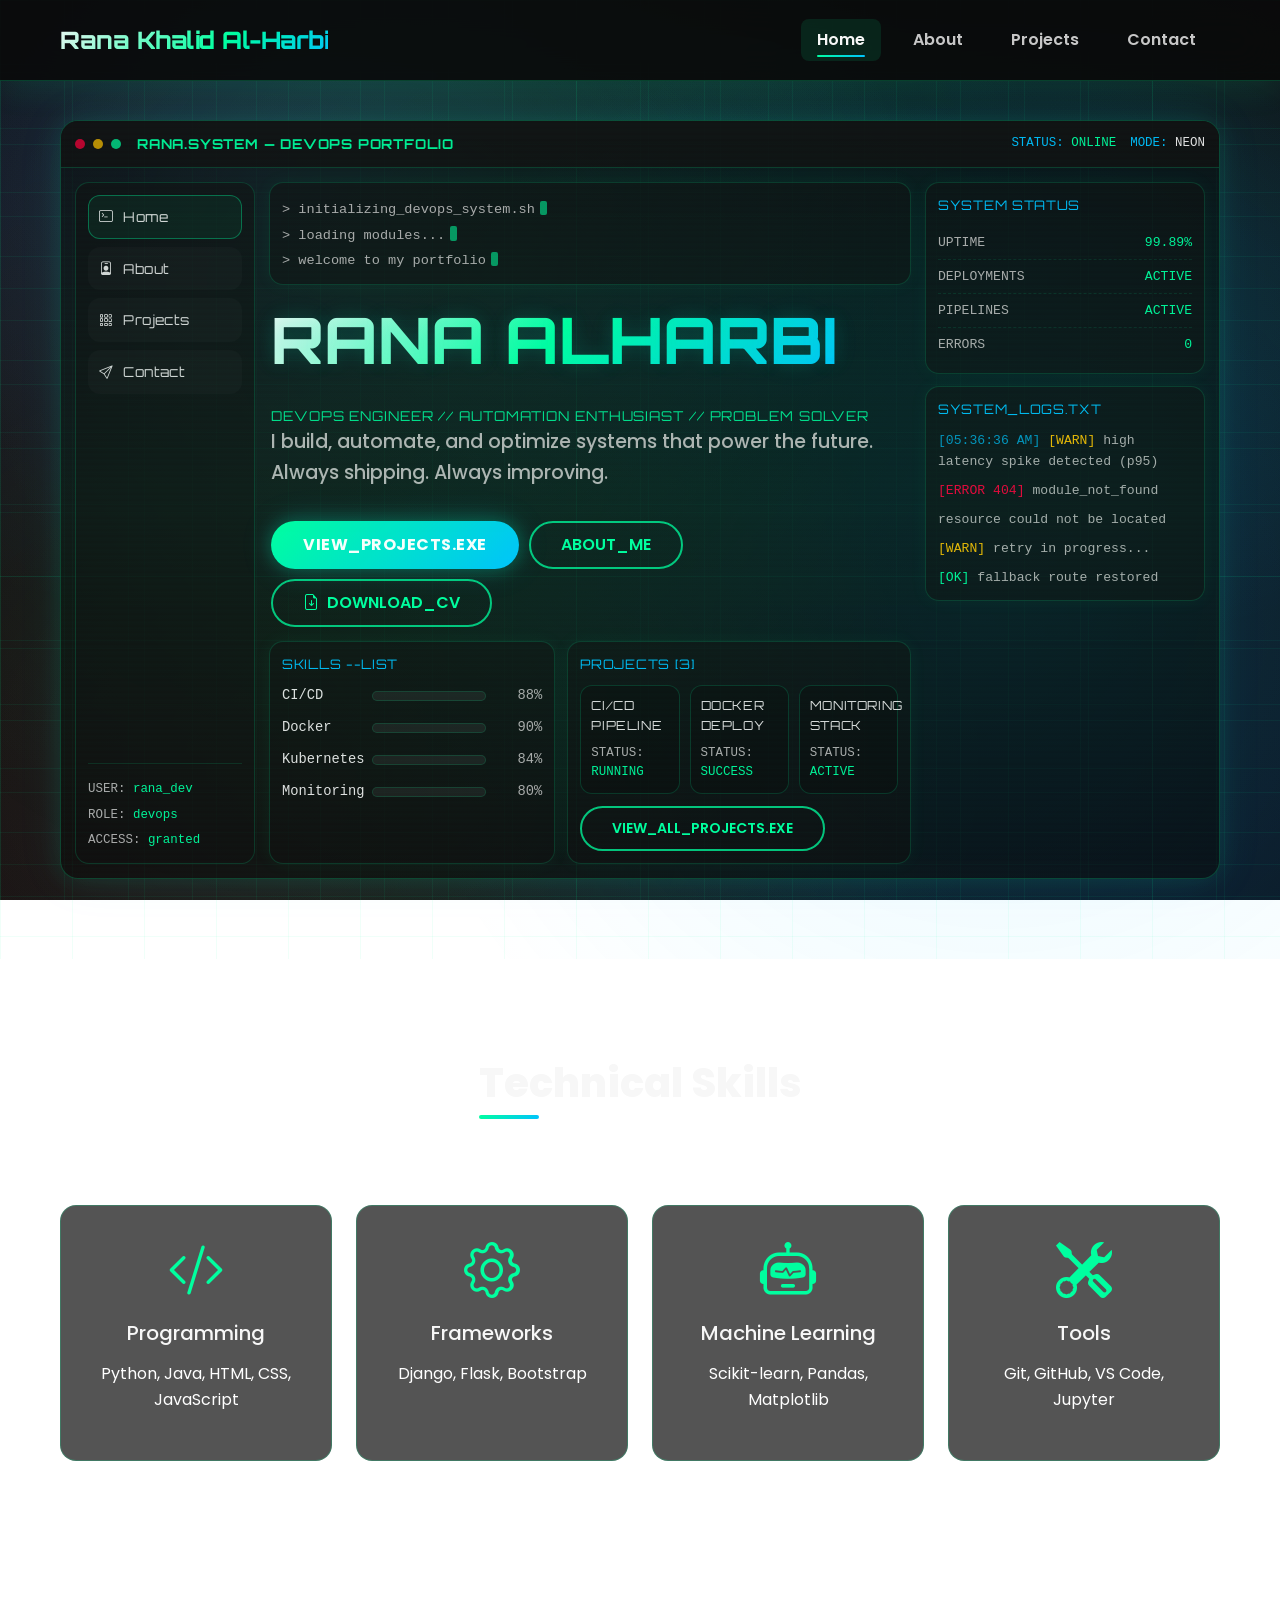
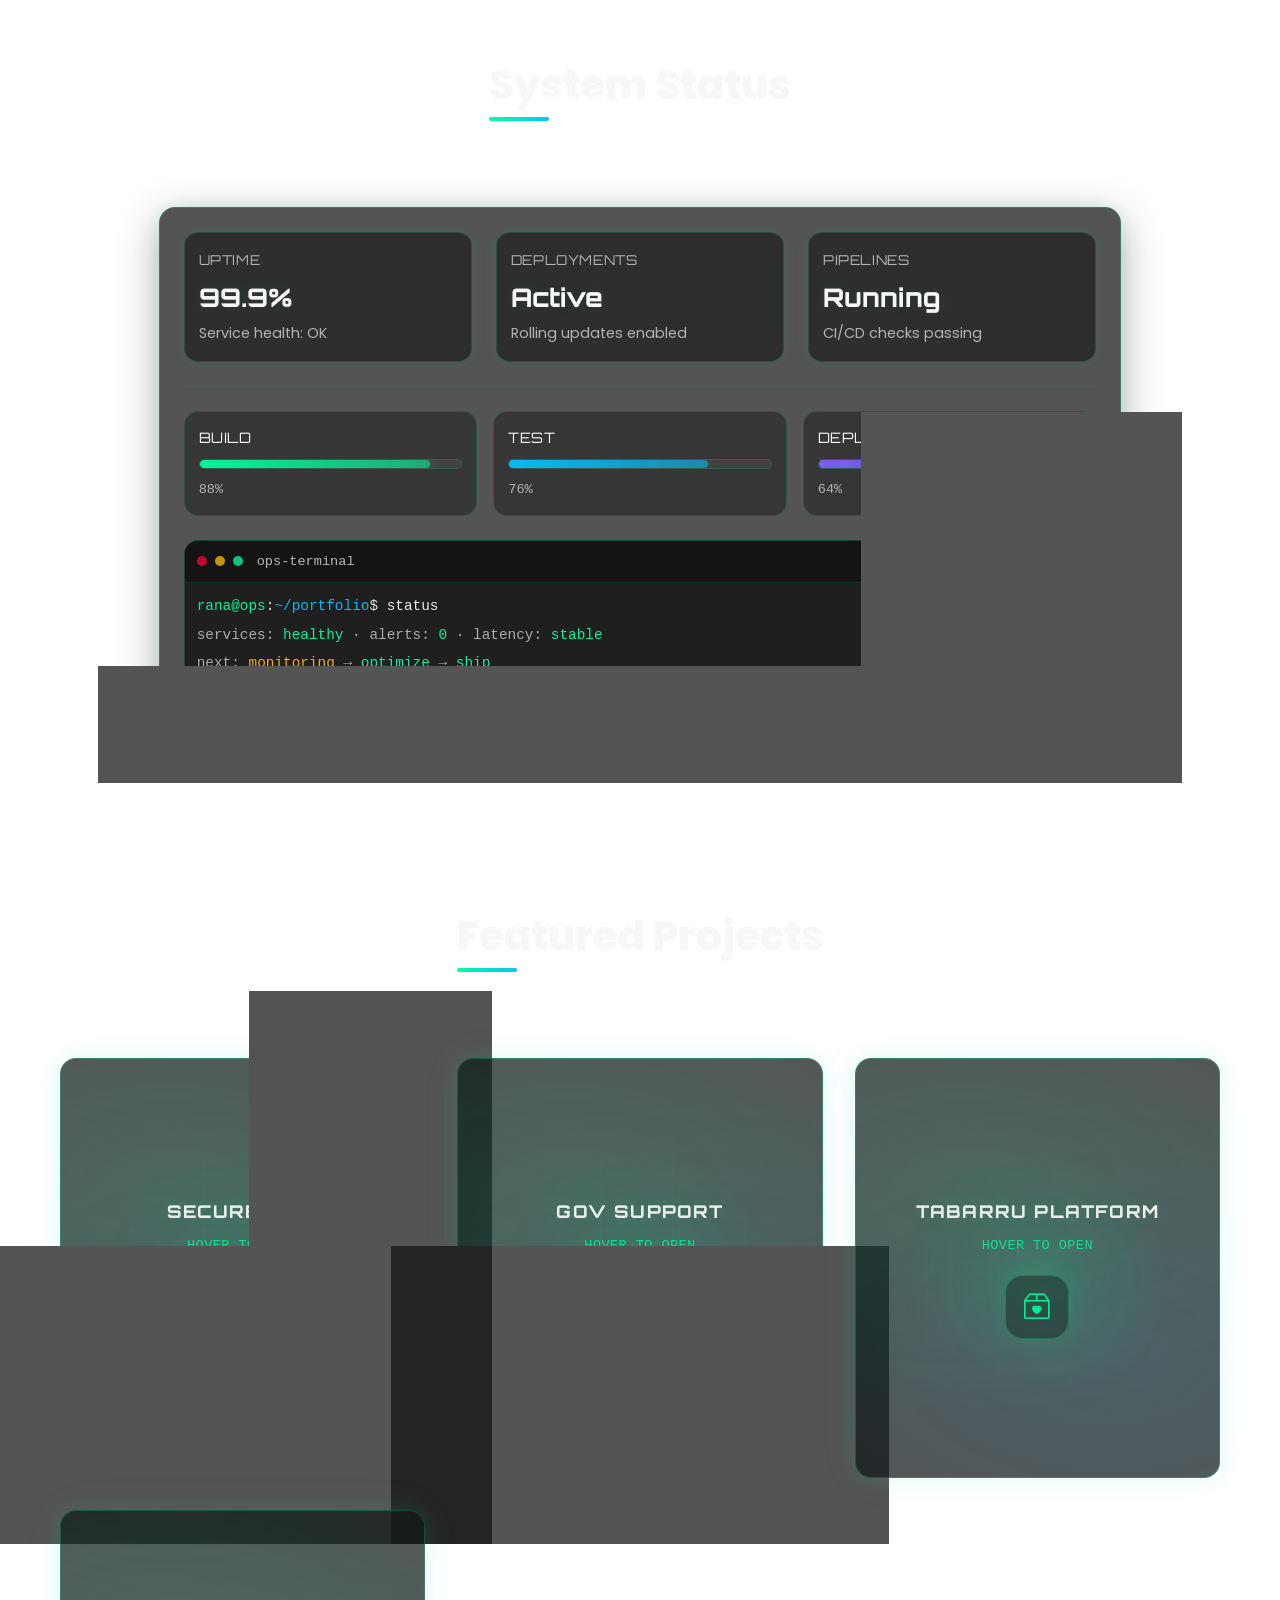
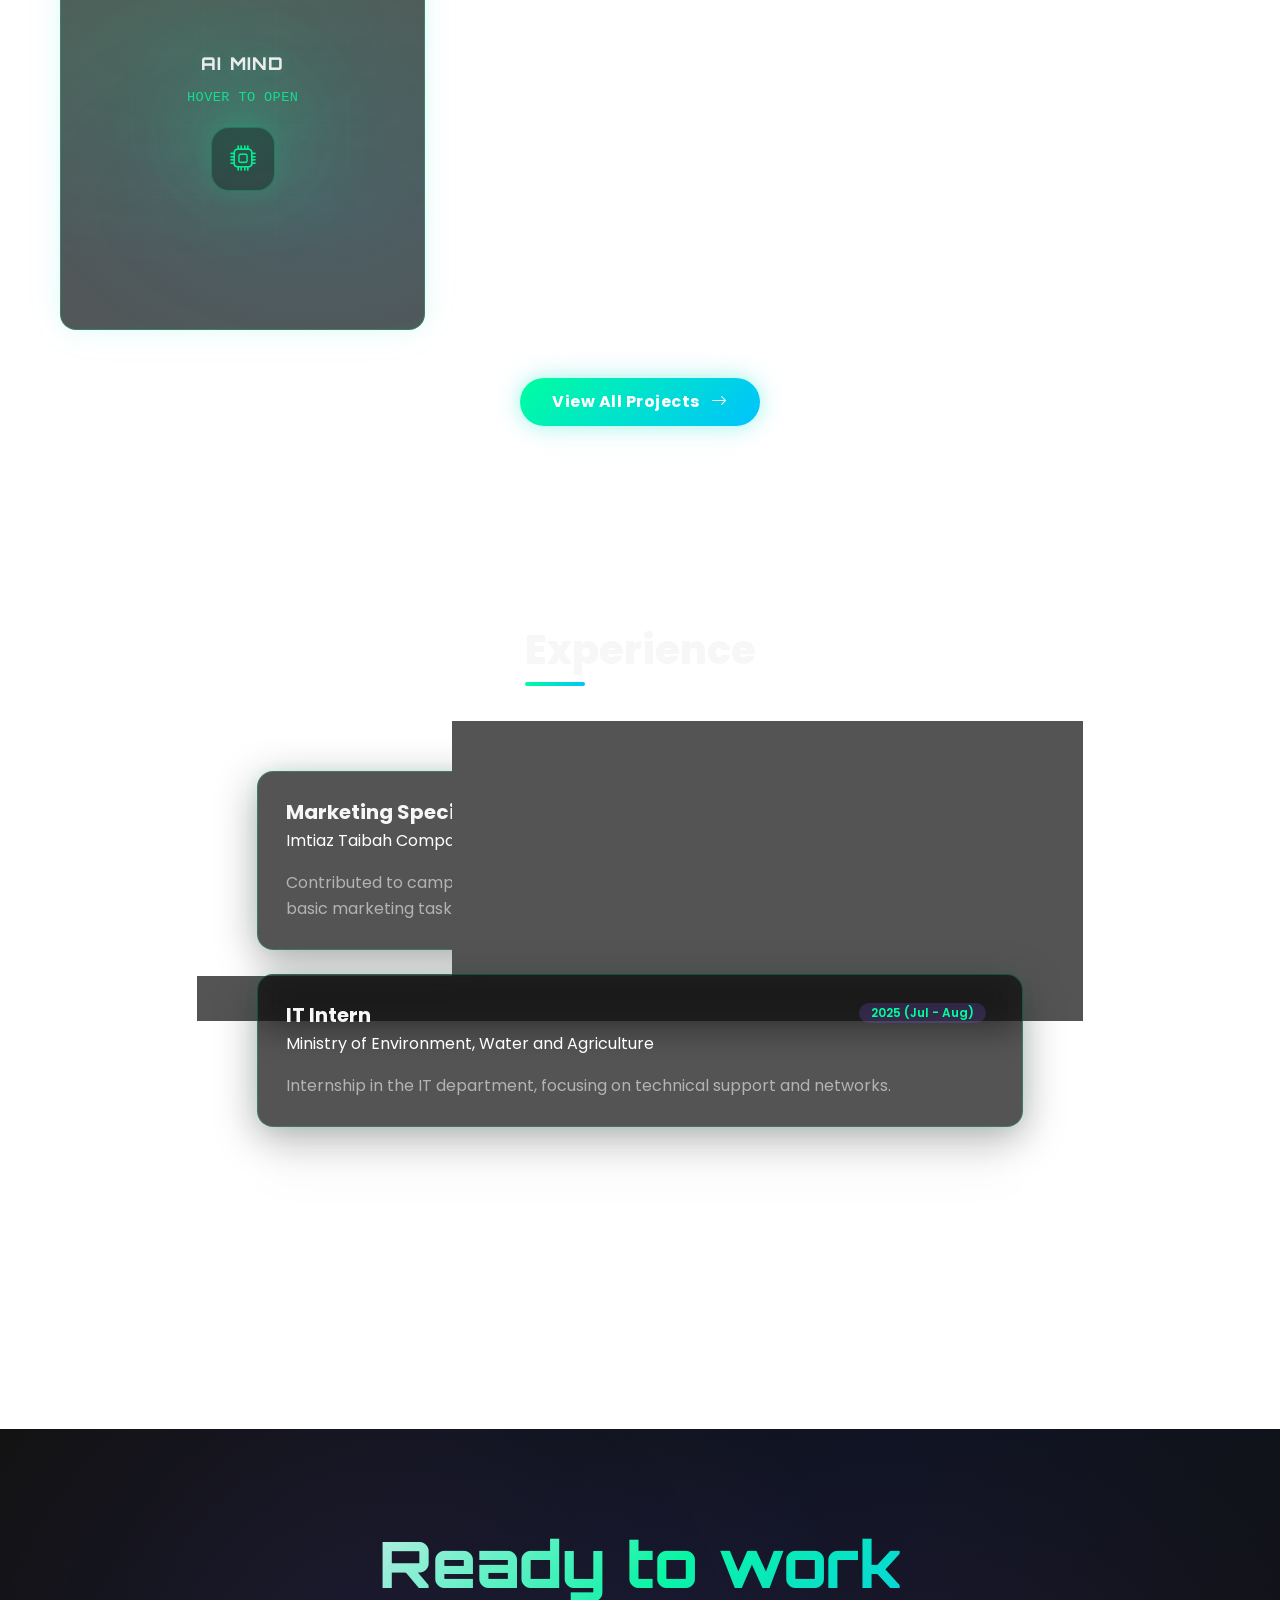
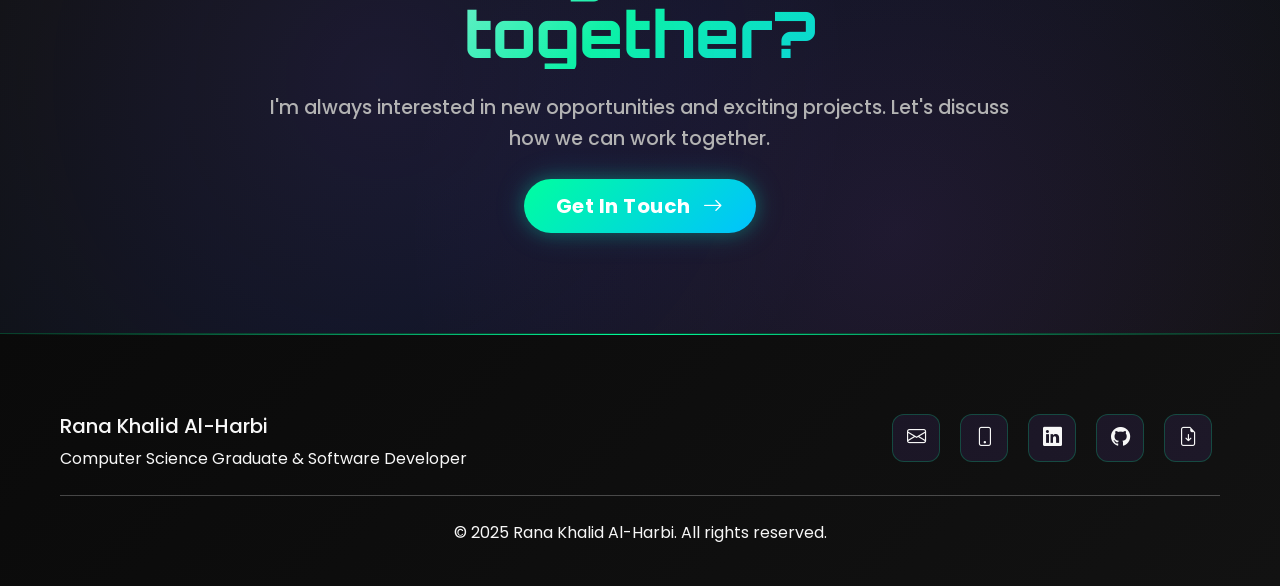
==== commit cc71eed9: "Update CV PDF and refresh download links across pages Made-with: Cursor" ====
--- a/index.html
+++ b/index.html
@@ -1,4 +1,4 @@
-<!DOCTYPE html>
+﻿<!DOCTYPE html>
 <html lang="en">
 <head>
     <meta charset="UTF-8">
@@ -108,7 +108,7 @@
                                 <div class="hud-actions">
                                     <a href="projects.html" class="btn btn-primary">VIEW_PROJECTS.EXE</a>
                                     <a href="about.html" class="btn btn-outline-primary">ABOUT_ME</a>
-                                    <a href="static/25�� رنا خالد الحربي.pdf�.pdf" download class="btn btn-outline-primary">
+                                    <a href="static/rana-khalid-alharbi-cv.pdf" download class="btn btn-outline-primary">
                                         <i class="bi bi-file-earmark-arrow-down me-2"></i>DOWNLOAD_CV
                                     </a>
                                 </div>
@@ -541,7 +541,7 @@
                         <a href="tel:+966558413188" aria-label="Phone"><i class="bi bi-phone"></i></a>
                         <a href="https://www.linkedin.com/in/rana-alharbi-640079238" target="_blank" rel="noopener noreferrer" aria-label="LinkedIn"><i class="bi bi-linkedin"></i></a>
                         <a href="#" aria-label="GitHub"><i class="bi bi-github"></i></a>
-                        <a href="static/25�� رنا خالد الحربي.pdf�.pdf" download target="_blank" rel="noopener noreferrer" title="Download CV" aria-label="Download CV">
+                        <a href="static/rana-khalid-alharbi-cv.pdf" download target="_blank" rel="noopener noreferrer" title="Download CV" aria-label="Download CV">
                             <i class="bi bi-file-earmark-arrow-down"></i>
                         </a>
                     </div>
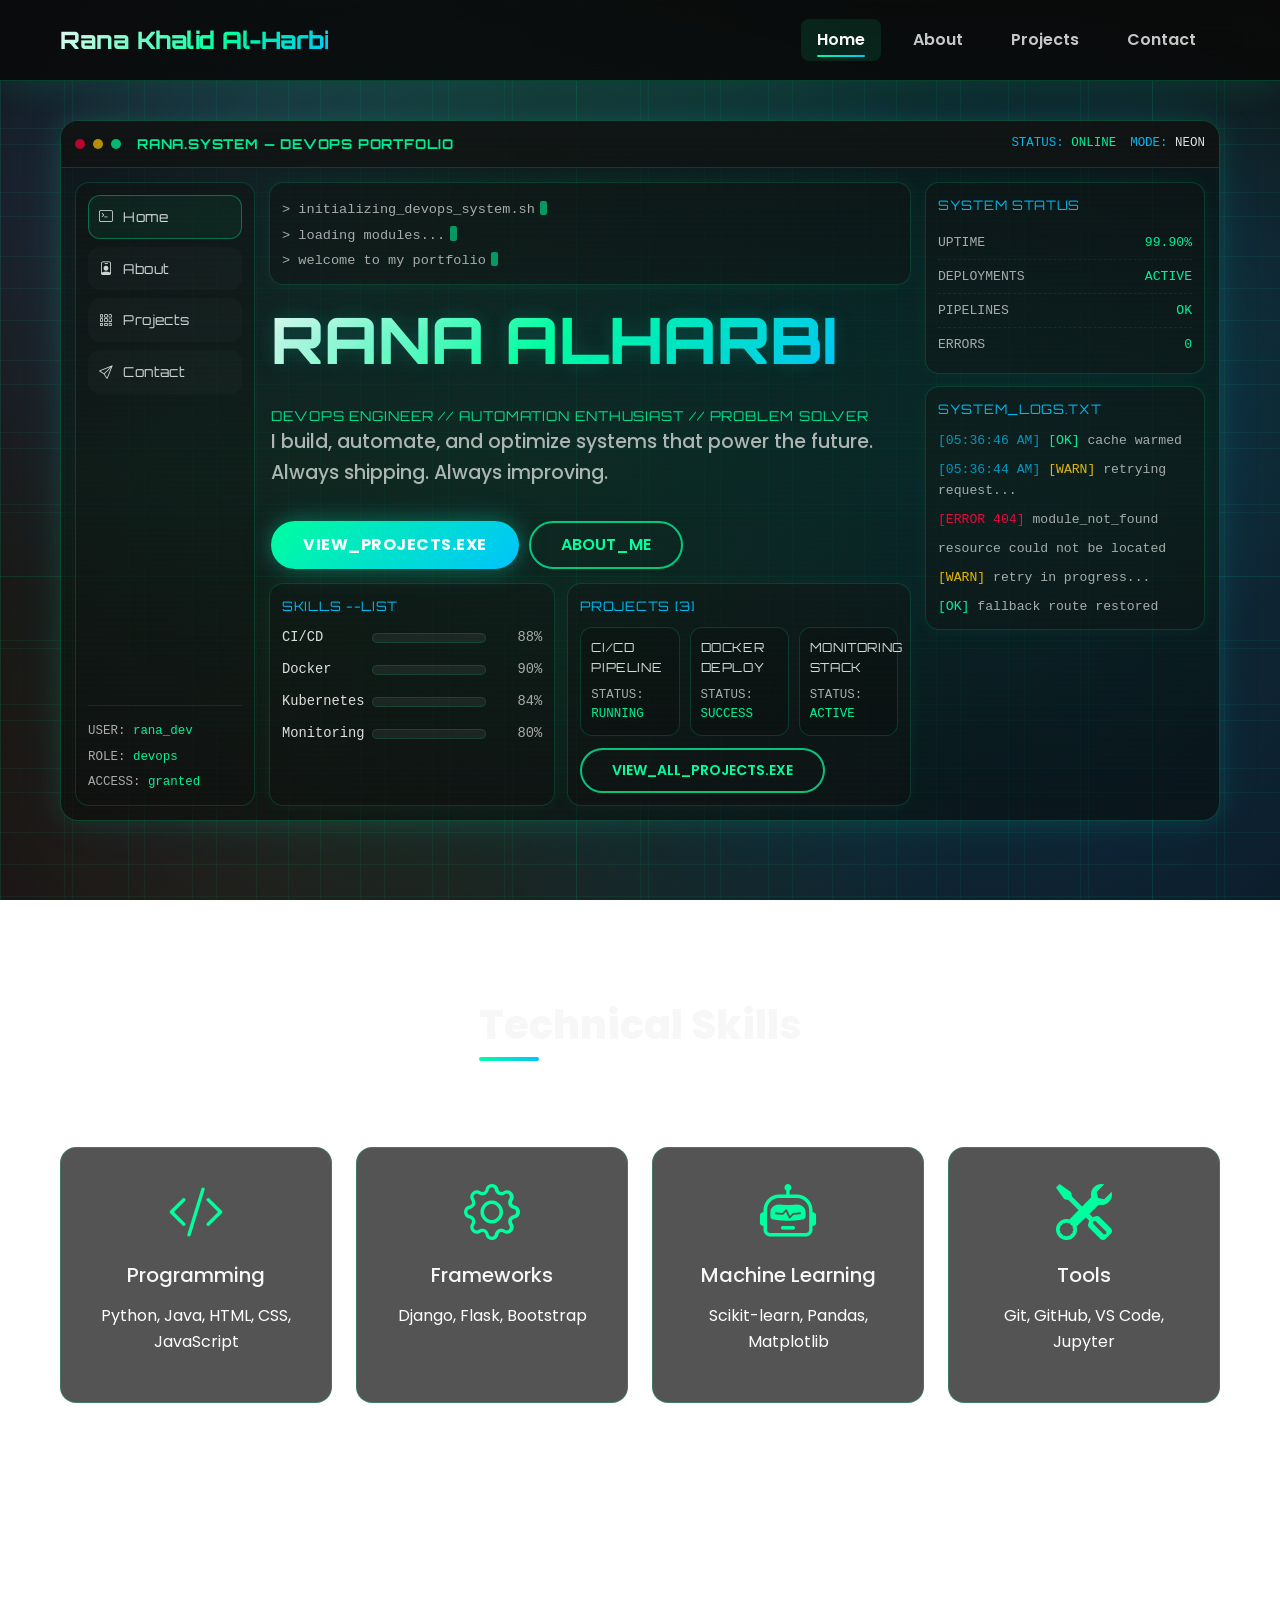
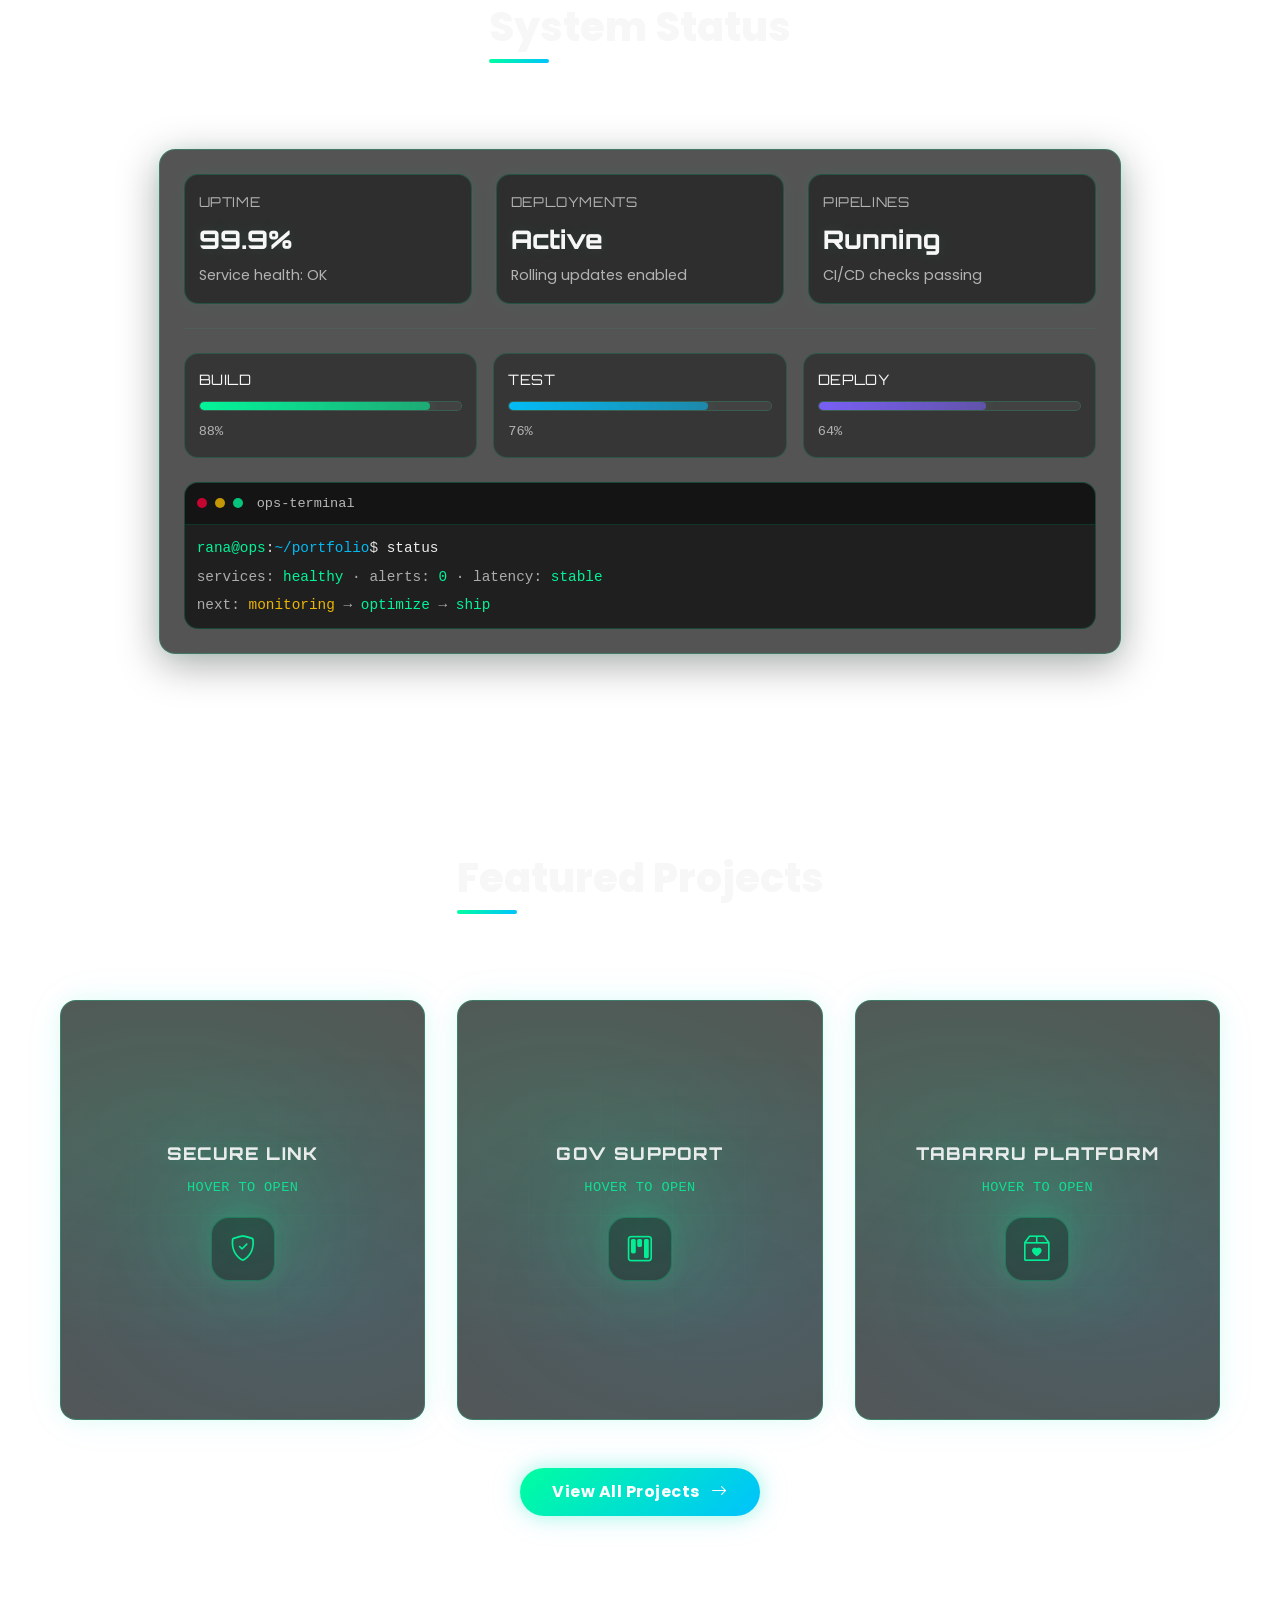
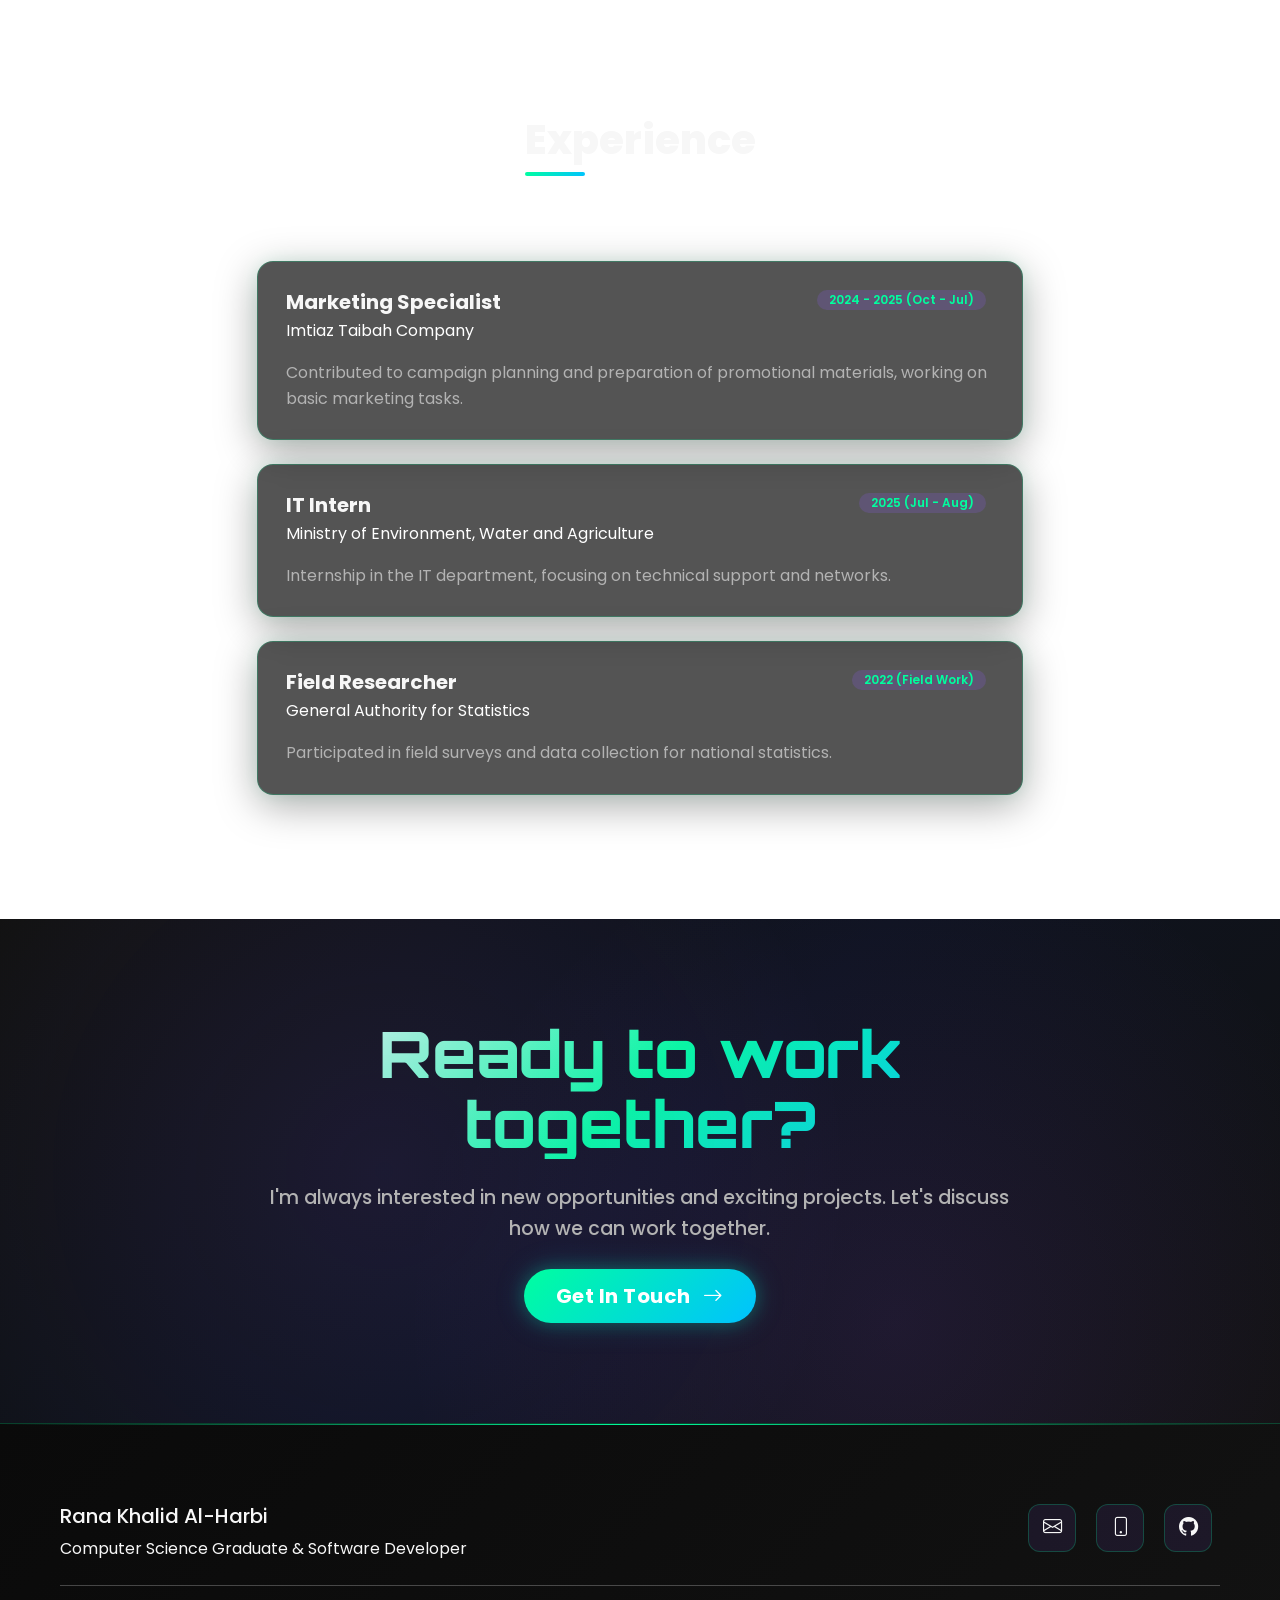
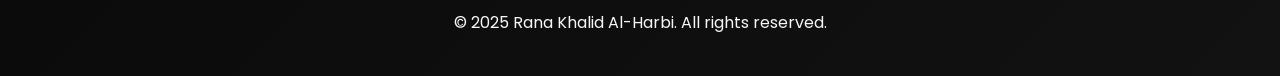
==== commit b8e68e8c: "Clean root pages: remove AI mind, LinkedIn, CV Made-with: Cursor" ====
--- a/index.html
+++ b/index.html
@@ -108,9 +108,6 @@
                                 <div class="hud-actions">
                                     <a href="projects.html" class="btn btn-primary">VIEW_PROJECTS.EXE</a>
                                     <a href="about.html" class="btn btn-outline-primary">ABOUT_ME</a>
-                                    <a href="static/rana-khalid-alharbi-cv.pdf" download class="btn btn-outline-primary">
-                                        <i class="bi bi-file-earmark-arrow-down me-2"></i>DOWNLOAD_CV
-                                    </a>
                                 </div>
                             </div>
 
@@ -346,7 +343,7 @@
                         </div>
                     </div>
 
-                    <div class="flip-card" tabindex="0" role="button" aria-label="Open project: Government Support System" data-href="projects.html#project-government">
+                    <div class="flip-card" tabindex="0" role="button" aria-label="Open project: Tabarru wa Irtaqi Platform" data-href="projects.html#project-tabarru">
                         <div class="flip-inner">
                             <div class="flip-front">
                                 <div class="flip-front-title">GOV SUPPORT</div>
@@ -417,40 +414,6 @@
                                             <span class="badge bg-success">Bootstrap</span>
                                         </div>
                                         <a href="projects.html#project-tabarru" class="btn btn-sm btn-outline-primary">Learn More <i class="bi bi-arrow-right ms-1"></i></a>
-                                    </div>
-                                </div>
-                            </div>
-                        </div>
-                    </div>
-
-                    <div class="flip-card" tabindex="0" role="button" aria-label="Open project: AI mind" data-href="projects.html#project-aimind">
-                        <div class="flip-inner">
-                            <div class="flip-front">
-                                <div class="flip-front-title">AI MIND</div>
-                                <div class="flip-front-sub">HOVER TO OPEN</div>
-                                <div class="flip-front-icon"><i class="bi bi-cpu"></i></div>
-                            </div>
-                            <div class="flip-back">
-                                <div class="project-card project-card-back">
-                                    <div id="aimind-featured-carousel" class="carousel slide carousel-fade featured-project-carousel" data-bs-ride="carousel" data-bs-interval="3600" data-bs-wrap="true" data-bs-pause="false">
-                                        <div class="carousel-inner">
-                                            <div class="carousel-item active">
-                                                <img src="images/aimind-dashboard.png" class="d-block w-100" alt="AI mind — home" style="height: 240px; object-fit: cover; object-position: top;">
-                                            </div>
-                                            <div class="carousel-item">
-                                                <img src="images/aimind-chat.png" class="d-block w-100" alt="AI mind — chat" style="height: 240px; object-fit: cover; object-position: top;">
-                                            </div>
-                                        </div>
-                                    </div>
-                                    <div class="project-meta">
-                                        <h5 class="project-title">AI mind</h5>
-                                        <p class="project-desc">Agentic RAG web assistant: LangGraph agent with Pinecone knowledge search and web lookup (Vue 3 + Express), optional LangSmith tracing.</p>
-                                        <div class="mb-3">
-                                            <span class="badge bg-primary">Vue 3</span>
-                                            <span class="badge bg-secondary">LangGraph</span>
-                                            <span class="badge bg-info">Pinecone</span>
-                                        </div>
-                                        <a href="projects.html#project-aimind" class="btn btn-sm btn-outline-primary">Learn More <i class="bi bi-arrow-right ms-1"></i></a>
                                     </div>
                                 </div>
                             </div>
@@ -539,11 +502,7 @@
                     <div class="social-links">
                         <a href="mailto:lvrcil7@gmail.com" aria-label="Email"><i class="bi bi-envelope"></i></a>
                         <a href="tel:+966558413188" aria-label="Phone"><i class="bi bi-phone"></i></a>
-                        <a href="https://www.linkedin.com/in/rana-alharbi-640079238" target="_blank" rel="noopener noreferrer" aria-label="LinkedIn"><i class="bi bi-linkedin"></i></a>
                         <a href="#" aria-label="GitHub"><i class="bi bi-github"></i></a>
-                        <a href="static/rana-khalid-alharbi-cv.pdf" download target="_blank" rel="noopener noreferrer" title="Download CV" aria-label="Download CV">
-                            <i class="bi bi-file-earmark-arrow-down"></i>
-                        </a>
                     </div>
                 </div>
             </div>
